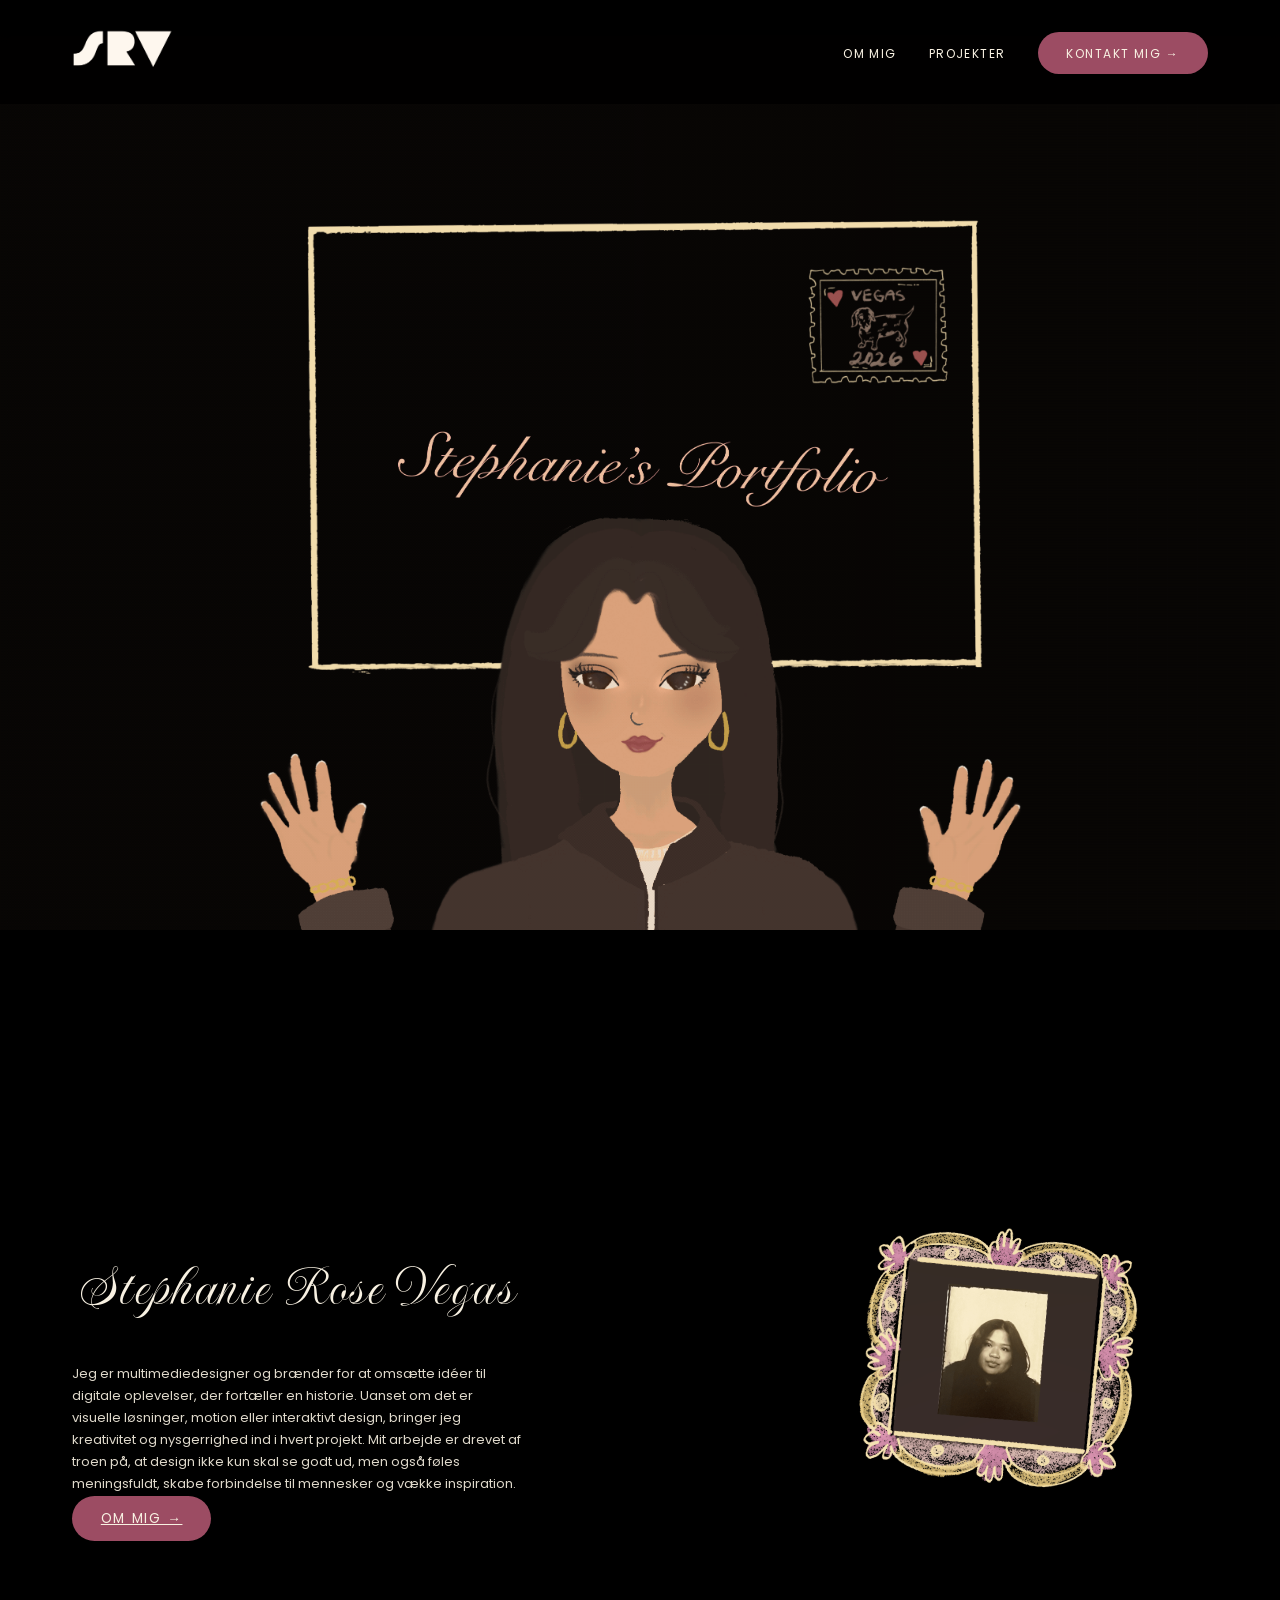
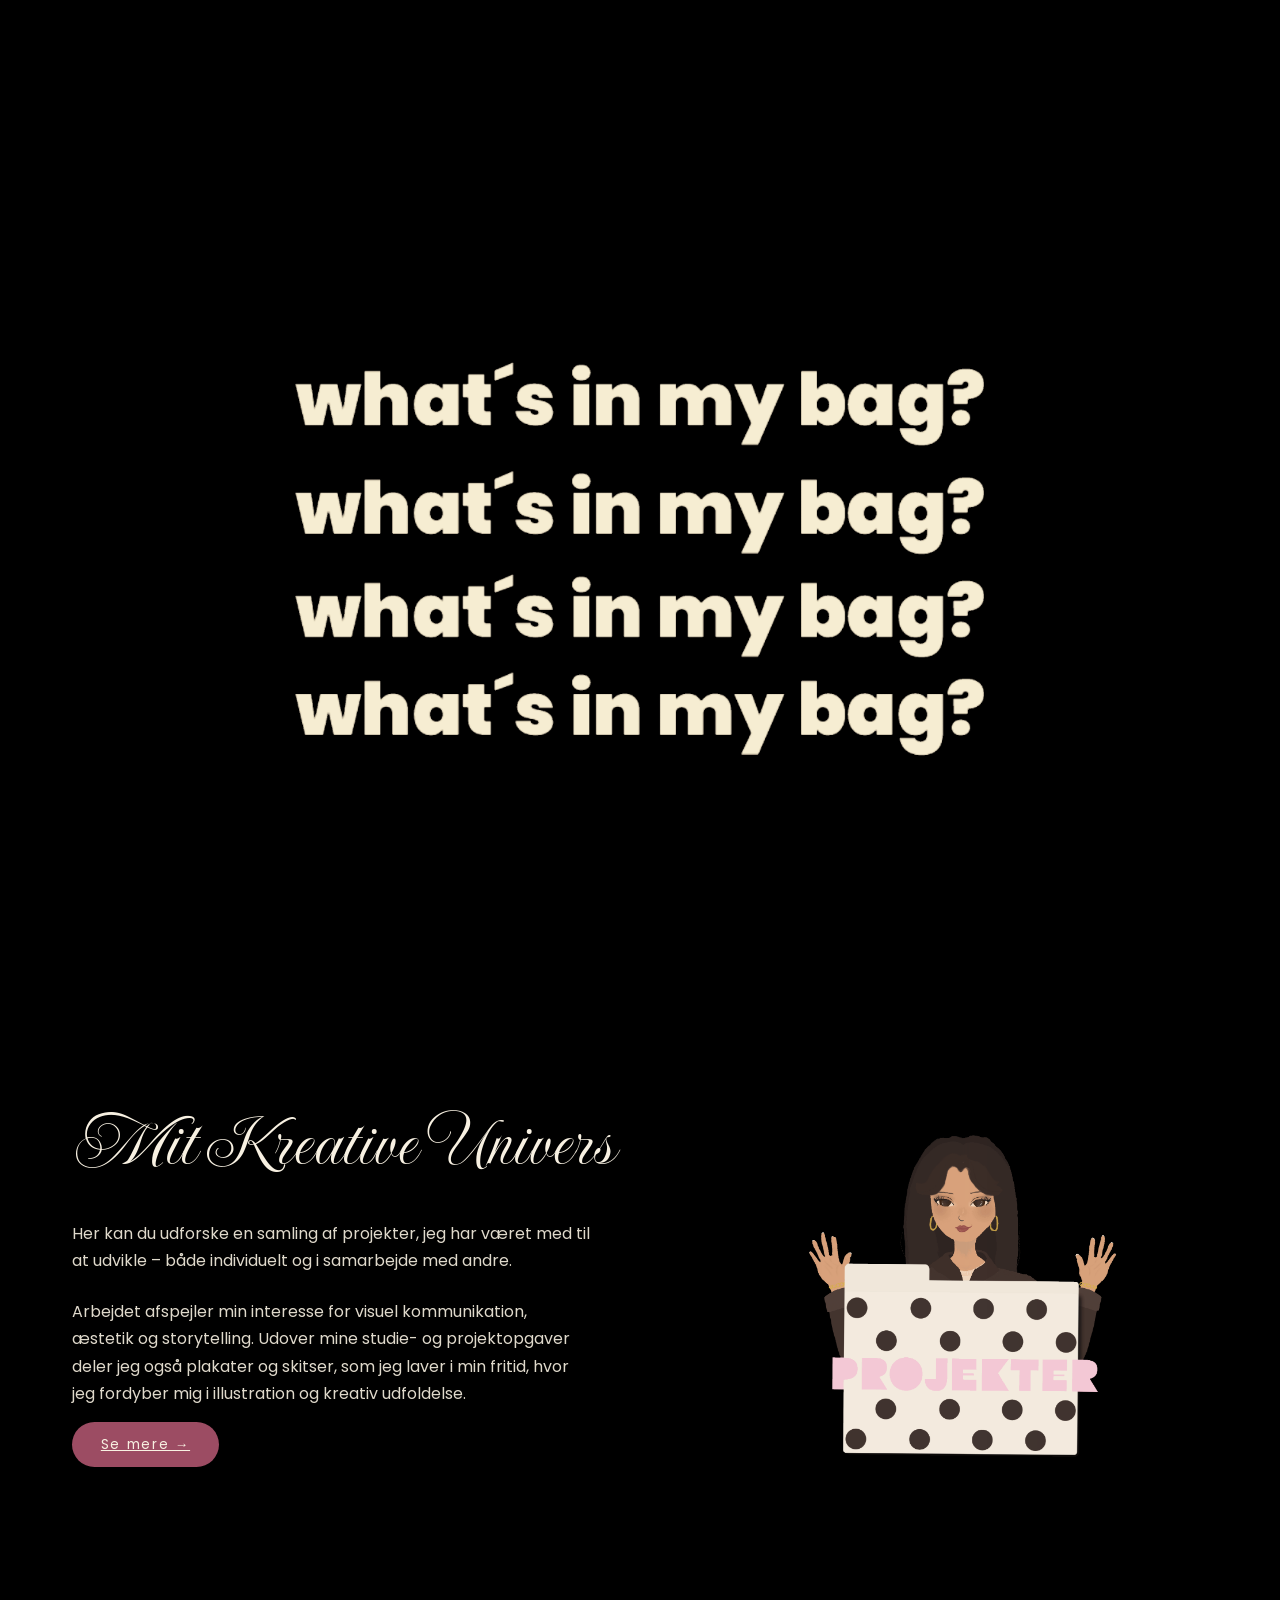
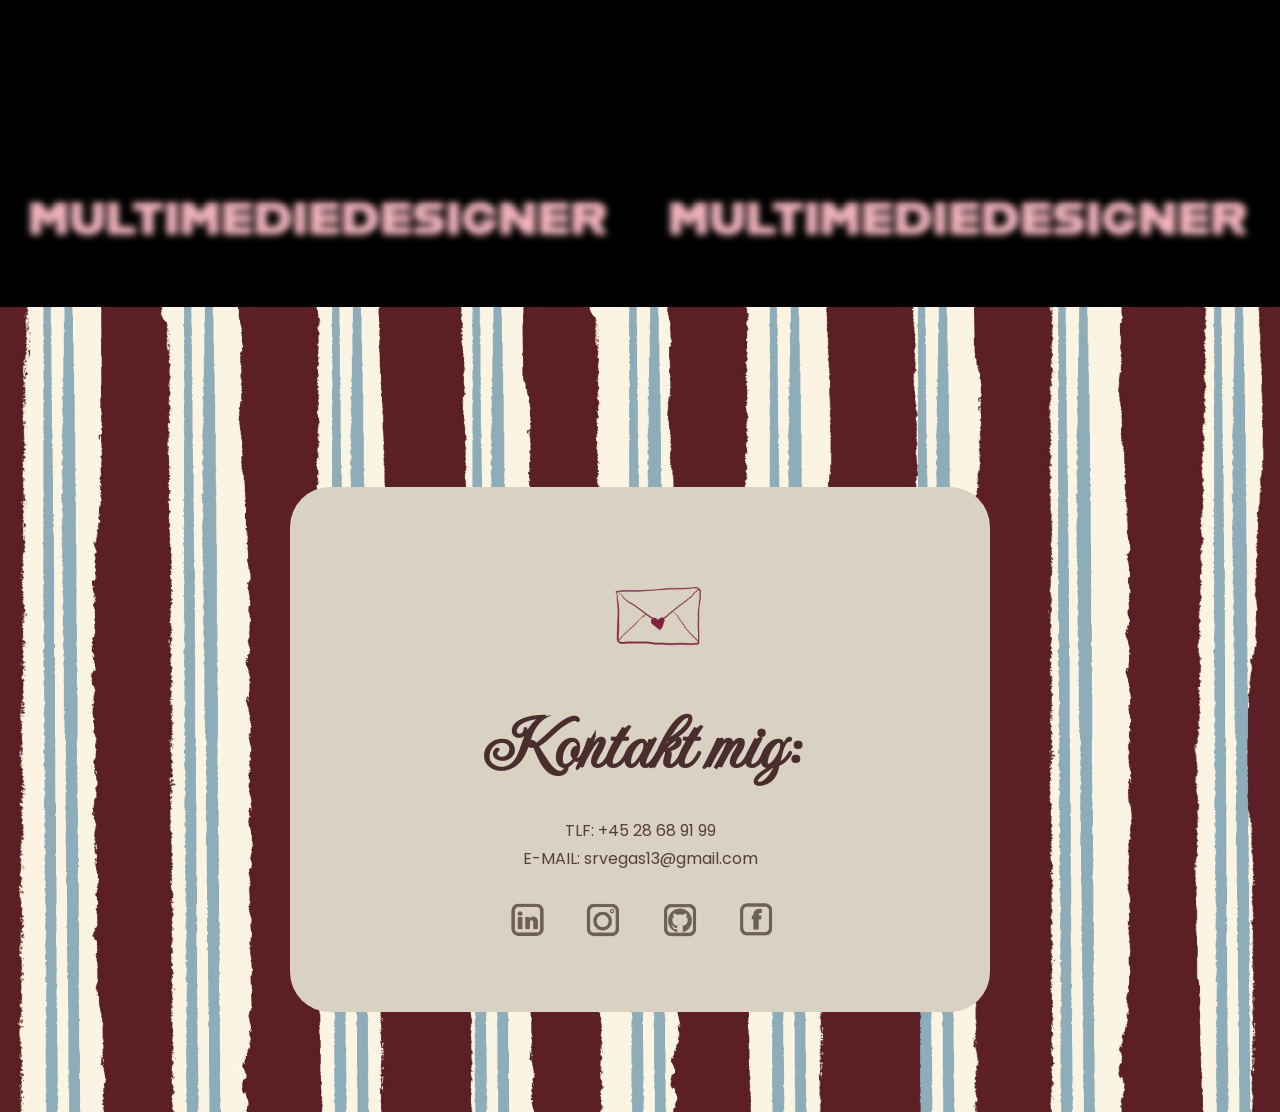
==== index.html @ a8562c63 "21.commit?" ====
<!DOCTYPE html>
<html lang="en">
<head>
    <meta charset="UTF-8">
    <title>STEPH´S PORTFOLIO</title>

    <link rel="stylesheet" href="styles.css">

    <link rel="preconnect" href="https://fonts.googleapis.com">
    <link rel="preconnect" href="https://fonts.gstatic.com" crossorigin>

    <link href="https://fonts.googleapis.com/css2?family=Imperial+Script&family=Poppins:wght@300;400;500;600&display=swap" rel="stylesheet">


</head>
<body>



<header class="hero">

    <nav class="navbar">
        <div class="nav-inner">

            <div class="nav-logo">
                <a href="index.html">
                    <img src="images/srvlogo.png" alt="SRV logo">
                </a>
            </div>

            <!-- 🍔 BURGER -->
            <button class="burger" aria-label="Menu">
                <span></span>
                <span></span>
                <span></span>
            </button>

            <ul class="nav-links">

                <li><a href="ommig.html">OM MIG</a></li>
                <li><a href="projekter.html">PROJEKTER</a></li>


                <li><a href="#kontakt" class="btn">Kontakt mig →</a></li>
            </ul>

        </div>
    </nav>

    <div class="hero-art">


        <img src="images/Stephanie's_Portfolio_hero.gif" alt="hero gif billede"/>
    </div>
</header>

























<section class="about">
    <div class="about-text fade-in">
        <h1 class="name">Stephanie Rose Vegas</h1>

        <p>
            Jeg er multimediedesigner og brænder for at omsætte idéer til digitale oplevelser, der fortæller en historie. Uanset om det er visuelle løsninger, motion eller interaktivt design, bringer jeg kreativitet og nysgerrighed ind i hvert projekt. Mit arbejde er drevet af troen på, at design ikke kun skal se godt ud, men også føles meningsfuldt, skabe forbindelse til mennesker og vække inspiration.
        </p>

        <a href="ommig.html" class="btn"> OM MIG →</a>
    </div>

    <div class="about-image fade-in">
        <img src="images/migframe.gif" alt="Portræt"/>
    </div>
</section>




<div class="bag">


    <img src="images/bag2.gif" alt="whats in my bag gif"/>

</div>




<section class="creative">

    <div class="creative-text fade-in">
        <h2 class="script-title">Mit Kreative Univers</h2>

        <p>
            Her kan du udforske en samling af projekter, jeg har været med til at udvikle –
            både individuelt og i samarbejde med andre.
        </p>

        <p>
            Arbejdet afspejler min interesse for visuel kommunikation, æstetik og storytelling.
            Udover mine studie- og projektopgaver deler jeg også plakater og skitser, som jeg
            laver i min fritid, hvor jeg fordyber mig i illustration og kreativ udfoldelse.
        </p>

        <a href="projekter.html" class="btn">Se mere →</a>
    </div>

    <div class="creative-card fade-in">

        <img src="images/mappegif.gif" alt="Projekter mappe" class="folder-img"/>
    </div>

</section>










<section class="pink-banner">
    <div class="banner-track">
        <img src="images/pinkbanner.png" alt="pink banner">
        <img src="images/pinkbanner.png" alt="pink banner">
        <img src="images/pinkbanner.png" alt="pink banner">
        <img src="images/pinkbanner.png" alt="pink banner">
        <img src="images/pinkbanner.png" alt="pink banner">
        <img src="images/pinkbanner.png" alt="pink banner">
    </div>
</section>





<footer id="kontakt" class="footer-contact-section">

    <div class="footer-card">

        <img src="images/envelope.png" alt="mail icon" class="mail-icon">

        <h2>Kontakt mig:</h2>

        <p>
            TLF:
            <a href="tel:+4528689199">+45 28 68 91 99</a>
        </p>

        <p>
            E-MAIL:
            <a href="mailto:srvegas13@gmail.com">srvegas13@gmail.com</a>
        </p>

        <div class="socials">
            <a href="https://www.linkedin.com/in/stephanie-rose-vegas-77a5063b0/" target="_blank">
                <img src="images/linkedin.png" alt="linkedin">
            </a>

            <a href="https://www.instagram.com/_stephanievegas/" target="_blank">
                <img src="images/instagram.png" alt="instagram">
            </a>
            </a>

            <a href="https://github.com/stephanievegas" target="_blank">
                <img src="images/github.png" alt="github">
            </a>

            <a href="https://www.facebook.com/stephanie.vegas.58/" target="_blank">
                <img src="images/facebook.png" alt="facebook">
            </a>
        </div>

    </div>

</footer>













<script src="app.js"></script>
</body>
</html>
---- styles.css ----
/* RESET */
* {
    margin: 0;
    padding: 0;
    box-sizing: border-box;
}

/* BASE */
body {
    background: black;
    font-family: sans-serif;
    position:relative;
    z-index:1;
}

/* HERO */
.hero {
    position: relative;
    min-height: 100vh;
    background: black;

    z-index: 2;

}


/* NAVBAR */
.navbar {
    position: fixed;
    top: 0;
    left: 0;
    width: 100%;

    background: rgba(0,0,0,0.85);
    backdrop-filter: blur(6px);

    z-index: 1000;
}

.nav-inner {
    max-width: 1200px;
    margin: 0 auto;

    display: flex;
    align-items: center;
    justify-content: space-between;

    padding: 1.5rem 2rem;
}

/* LOGO */
.nav-logo img {
    height: 56px;
    display: block;
}

/* LINKS */
.nav-links {
    display: flex;
    align-items: center;
    gap: 2rem;

    list-style: none;
}

.nav-links a {
    color: #F8F1E2;
    text-decoration: none;
    font-size: 0.75rem;
    letter-spacing: 0.12em;
    text-transform: uppercase;
}

/* BURGER */
.burger {
    display: none;
    background: none;
    border: none;
    cursor: pointer;

    flex-direction: column;
    gap: 5px;
}

.burger span {
    width: 24px;
    height: 2px;
    background: #F8F1E2;
    display: block;
}

/* pink banner */
.pink-banner {
    overflow: hidden;
    width: 100%;
}

.banner-track {
    display: flex;              /* 🔥 MEGET vigtig */
    animation: scroll 10s linear infinite;
}

.banner-track img {
    width: 50vw;
    flex-shrink: 0;             /* 🔥 stopper dem fra at kollapse */
}

/* animation */
@keyframes scroll {
    from {
        transform: translateX(0);
    }
    to {
        transform: translateX(-50%);
    }
}










/* BUTTON */
.btn {
    background: #9c4c63;
    padding: 0.6rem 1.4rem;
    border-radius: 999px;
    color: #F8F1E2;
}

/* HERO IMAGE */
.hero-art {
    position: absolute;
    inset: 0;
    z-index: 1;
}

.hero-art img {
    width: 100%;
    height: 100%;
    object-fit: cover;
    margin-top: 30px;
}


/* KNAPPER */
.btn {
    background: #9c4c63;
    padding: 0.6rem 1.4rem;
    border-radius: 999px;
    transition:
            background 0.25s ease,
            transform 0.25s ease;
}

.btn:hover {
    background: #b8647a;
    transform: translateY(-2px);
}




.scroll-banner{
    width:100%;
    overflow:hidden;
    background:#9c4c63;   /* din farve */
    color:#F8F1E2;
    padding:12px 0;
}

.scroll-text{
    display:flex;
    gap:60px;
    white-space:nowrap;
    animation:scroll 20s linear infinite;
    font-family:'Poppins', sans-serif;
    font-size:14px;
    letter-spacing:2px;
}

.scroll-text span{
    display:flex;
    align-items:center;
}



















/* ABOUT SECTION */
.about {

    min-height: 100vh;
    padding: 6rem 2rem;

    display: grid;
    grid-template-columns: 1.2fr 0.8fr;
    gap: 4rem;
    align-items: center;

    max-width: 1200px;
    margin: 0 auto;
    color: #F8F1E2;

}

/* TYPOGRAFI */
.name {
    font-family: 'Imperial Script', cursive;
    font-size: clamp(3.5rem, 8vw, 6.5rem);
    font-weight: 400;
    margin-bottom: 2rem;
    letter-spacing: 0.03em;
}

.script {
    font-family: 'Imperial Script', cursive;
    font-size: 2.5rem;
    margin-bottom: 1rem;
}

p {
    max-width: 460px;
    line-height: 1.8;
    opacity: 0.9;
}

.about p {
    max-width: 520px;
    line-height: 1.7;
    margin-bottom: 2rem;
}

/* BUTTON */
.btn {
    background: #9c4c63;
    padding: 0.8rem 1.8rem;
    border-radius: 999px;
    font-size: 0.85rem;
    letter-spacing: 0.12em;
    transition: all 0.3s ease;
}

.btn:hover {
    background: #b35a73;
    transform: translateY(-4px);
}

/* IMAGE */
.about-image {
    display: flex;
    justify-content: center;
}

.about-image img {
    max-width: 360px;
    transform: rotate(-4deg);
    transition: transform 0.3s ease, box-shadow 0.3s ease;
}

.about-image img:hover {
    transform: rotate(-2deg) scale(1.03);
    box-shadow: 0 20px 50px rgba(0,0,0,0.4);
}

/* FADE-IN */
.fade-in {
    opacity: 0;
    transform: translateY(20px);
    animation: fadeIn 0.8s ease forwards;
}







/* what´s in my bag */
.bag{
    display:flex;
    justify-content:center;
}

.bag img{
    width:100%;
    max-width:900px;
    height:auto;
}











.nametag{
  display:flex;
  justify-content:center;
}

.nametag img{

  width: 700px;
    margin-top: 50px;

  }





/* CREATIVE SECTION */
.creative {
    min-height: 100vh;
    padding: 8rem 2rem;

    display: grid;
    grid-template-columns: 1.1fr 0.9fr;
    gap: 4rem;
    align-items: center;

    max-width: 1200px;
    margin: 0 auto;

    color: #F8F1E2;
}

/* SCRIPT TITLE */
.script-title {
    font-family: 'Imperial Script', cursive;
    font-size: clamp(3rem, 6vw, 5rem);
    font-weight: 400;
    margin-bottom: 2rem;
}

/* TEXT */
.creative-text p {
    max-width: 520px;
    line-height: 1.7;
    margin-bottom: 1.5rem;
    opacity: 0.9;
}




.creative-card {
    display: flex;
    justify-content: center;

}

.folder-img {
    width: 900px;
    max-width: 420px;
    height: auto;

    transition: transform 0.3s ease, filter 0.3s ease;
    cursor: pointer;

}

/* lille hover effekt */
.folder-img:hover {
    transform: translateY(-8px);
    filter: brightness(1.05);
}





/* OM MIG SIDE */
body {
    background: black;
    color: #F8F1E2;
    font-family: 'Poppins', sans-serif;
}

/* TITLE */
.name {
    text-align: center;
    font-family: 'Imperial Script', cursive;
    font-size: 60px;
    margin: 80px 0 40px;
}

/* GRID */
.about-grid {
    display: grid;
    grid-template-columns: 1fr 1fr;
    max-width: 1100px;
    margin: 0 auto;
    align-items: center;
}

/* TEXT */
.about-text {
    max-width: 450px;
}

.about-text h3 {
    margin-top: 20px;
    margin-bottom: 1px;
    font-size: 14px;
    letter-spacing: 2px;
}

.about-text p {
    font-size: 13px;
    line-height: 1.7;
    margin-bottom: 10px;
}

/* NAMETAG */
.nametag {
    display: flex;
    justify-content: center;
}

.nametag img {
    width: 100%;
    max-width: 650px;
    transform: rotate(15deg);
}

.nametag img {
    width: 100%;
    max-width: 650px;

    transform-origin: top center;
    animation: swing 4s ease-in-out infinite;
}

@keyframes swing {
    0%   { transform: rotate(15deg); }
    50%  { transform: rotate(8deg); }
    100% { transform: rotate(15deg); }
}


/* BUND GRID */
.bottom-grid {
    display: flex;
    justify-content: center;
    gap: 80px;
    margin-top: 80px;
    margin-bottom: 40px;
    text-align: center;
}

.bottom-grid h3 {

    font-size: 13px;
    letter-spacing: 3px;
    margin-bottom: 15px;
    opacity: 0.8;
}

.bottom-grid p {
    font-size: 15px;
    line-height: 1.8;
}




.skills-banner {
    overflow: hidden;
    width: 100%;
    padding: 30px 0;
}

.skills-track {
    display: flex;
    gap: 40px;

    width: max-content;
    animation: scroll 15s linear infinite;
}

.skills-track img {
    width: 50px;
    opacity: 0.8;
    transition: 0.3s;
}

.skills-track img:hover {
    transform: scale(1.2);
    opacity: 1;
}

/* animation */
@keyframes scroll {
    from {
        transform: translateX(0);
    }
    to {
        transform: translateX(-50%);
    }
}













/* PROJEKT SIDE */









































/* FOOTER BAGGRUND */
.footer-contact-section {
    background: url("images/striber.png") center/cover no-repeat;

    display: flex;
    justify-content: center;

    align-items: flex-start; /* 🔥 i stedet for center */

    padding-top: 180px; /* 🔥 skubber den ned fra navbar */
    padding-bottom: 100px;
}

/* CARD */
.footer-card {
    background: #d9d1c2;
    border-radius: 40px;

    padding: 4rem 3rem;

    width: 90%;
    max-width: 700px;

    text-align: center;
}

.footer-card a {
    color: inherit;
    text-decoration: none;
}

.footer-card a:hover {
    text-decoration: underline;
}

/* IKON */
.mail-icon {
    width: 200px;

}

/* TITLE */
.footer-card h2 {
    font-family: 'Imperial Script', cursive;
    font-size: 5rem;
    color: #4a2e2e;
    margin-bottom: 1.5rem;
}

/* TEXT */
.footer-card p {
    max-width: none;
    text-align: center;
    color: #4a2e2e;
}

/* SOCIALS */
.socials {
    margin-top: 1.5rem;
}

.socials img {
    width: 60px;
    margin: 0 6px;
    opacity: 0.7;
    transition: 0.3s;
}

.socials img:hover {
    opacity: 1;
    transform: scale(1.1);
}



























@keyframes fadeIn {
    to {
        opacity: 1;
        transform: translateY(0);
    }


}






/* 📱 MOBIL */
@media (max-width: 970px) {

    .nav-inner {
        flex-direction: column;
        gap: 1rem;
    }

    .nav-links {
        flex-wrap: wrap;
        justify-content: center;
        gap: 1rem;
    }

    .burger {
        display: flex;
    }

    .nav-links {
        position: absolute;
        top: 100%;
        left: 0;
        width: 100%;
        background: #8f3d56;

        flex-direction: column;
        align-items: center;
        gap: 1.2rem;

        padding: 1.5rem 0;

        /*  animation  */
        opacity: 0;
        transform: translateY(-10px);
        pointer-events: none;

        transition: opacity 0.3s ease, transform 0.3s ease;
    }

    .nav-links.active {
        display: flex;
        opacity: 1;
        transform: translateY(0);
        pointer-events: auto;
    }


    .about {
        grid-template-columns: 1fr;
        text-align: center;
    }

    .about p {
        margin: 0 auto 2rem;
    }

    .about-image img {
        transform: rotate(0);
    }

    
    
    

    .bag img {
        max-width: 92%;
    }



    .creative {
        grid-template-columns: 1fr;
        text-align: center;
        padding: 5rem 1.5rem;
        gap: 3rem;
    }

    .script-title {
        font-size: clamp(2.8rem, 9vw, 4rem);
        line-height: 1.1;
    }

    .creative-text {
        display: flex;
        flex-direction: column;
        align-items: center;
    }

    .creative-text p {
        max-width: 380px;
        margin: 0 auto 1.5rem;
        line-height: 1.6;
    }

    .folder-img {
        max-width: 260px;
        margin-top: 1rem;
    }

    .btn {
        margin-top: 1rem;
    }


    .grid{
        grid-template-columns: repeat(4, 1fr);
        max-width: 900px;
        margin: 0 auto; /* CENTER! */
    }









    /* om mig */
    .name {
        font-size: 36px;
        text-align: center;
        padding: 0 1rem;
    }

    /* GRID → bliver column */
    .about-grid {
        grid-template-columns: 1fr;
        text-align: center;
        gap: 2rem;
    }

    /* TEXT */
    .about-text {
        max-width: 100%;
        padding: 0 1.5rem;
    }

    /* NAMETAG */
    .nametag {
        position: static; /* 🔥 vigtigt */
        margin-top: 2rem;
    }

    .nametag img {
        width: 250px;
        transform: rotate(10deg);
    }

    /* BUND GRID */
    .bottom-grid {
        gap: 2rem;
        margin-top: 60px;
    }

    .nametag img {
        width: 250px;
        transform: rotate(10deg);
    }










    .intro-container {
        grid-template-columns: 1fr;
        text-align: center;
    }

    .intro-vertical {
        display: none;
    }

    .intro-text p {
        margin: 0 auto 2rem;
    }

}
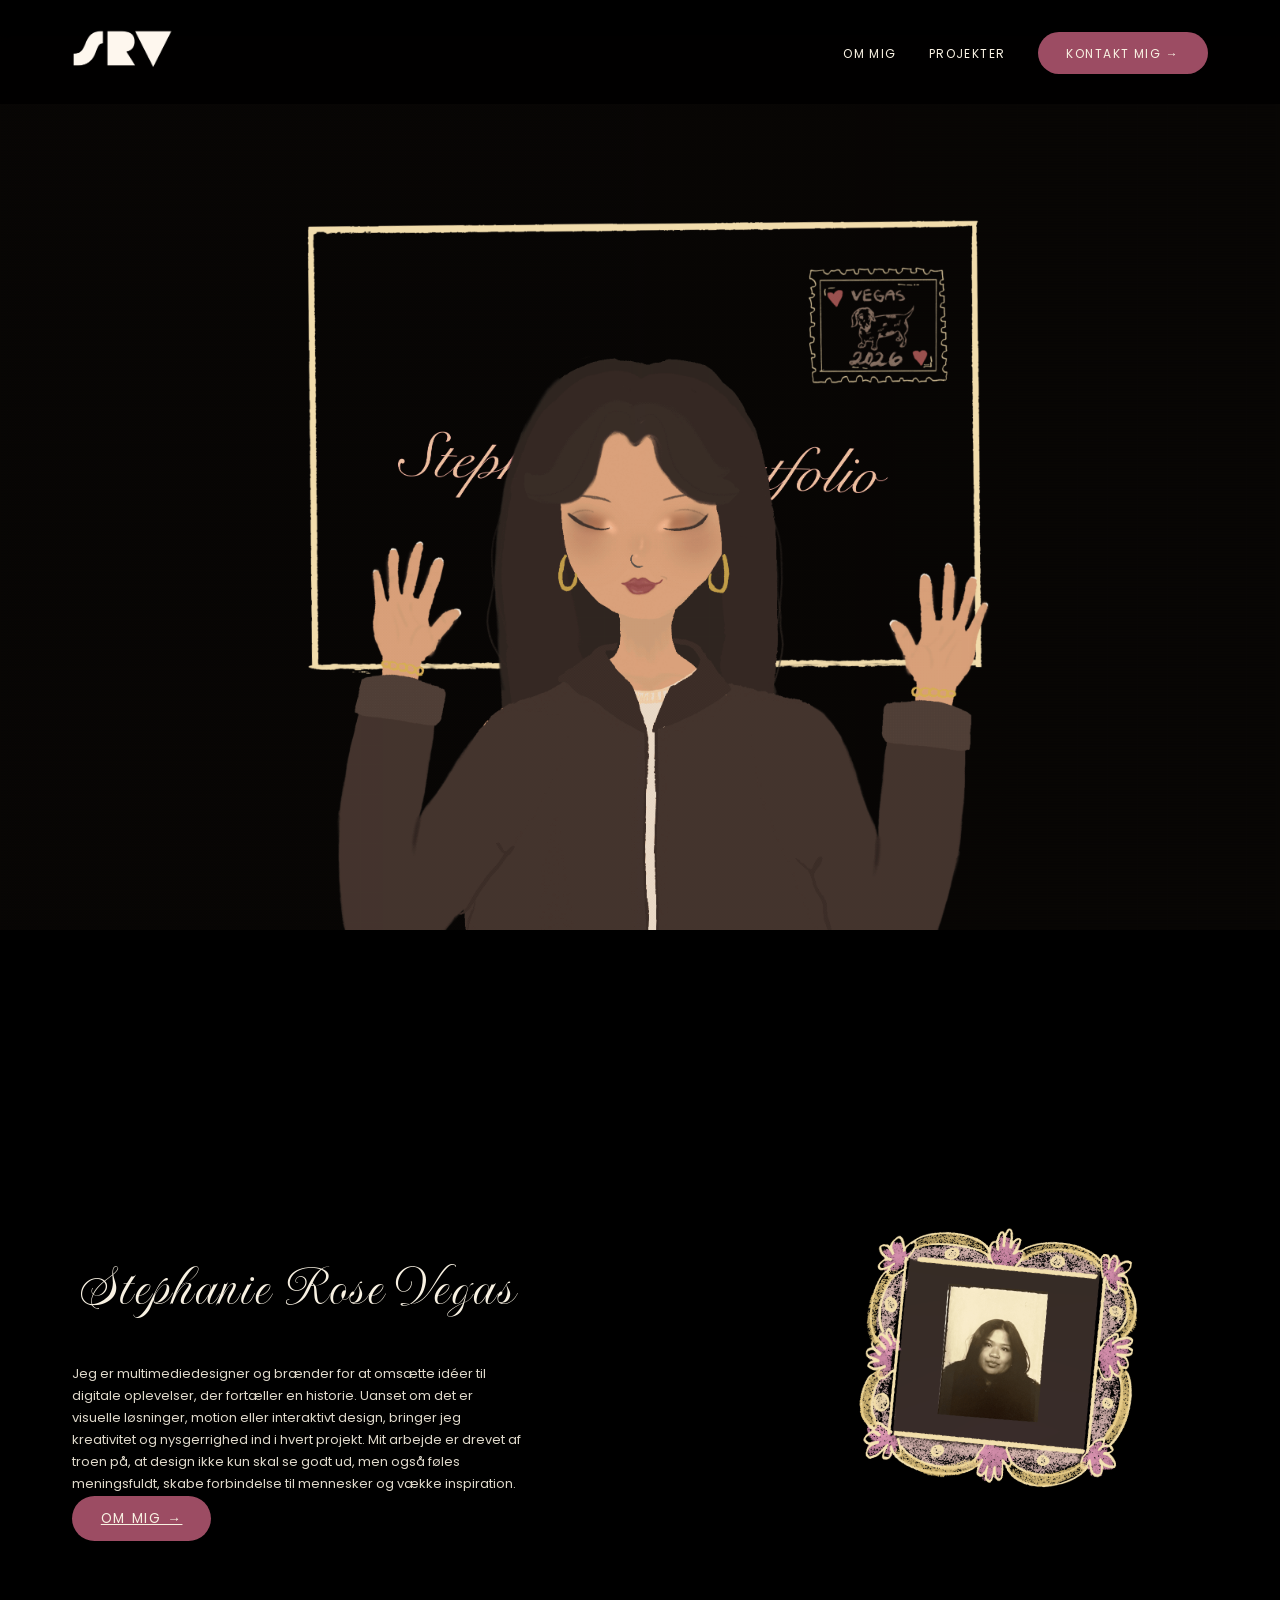
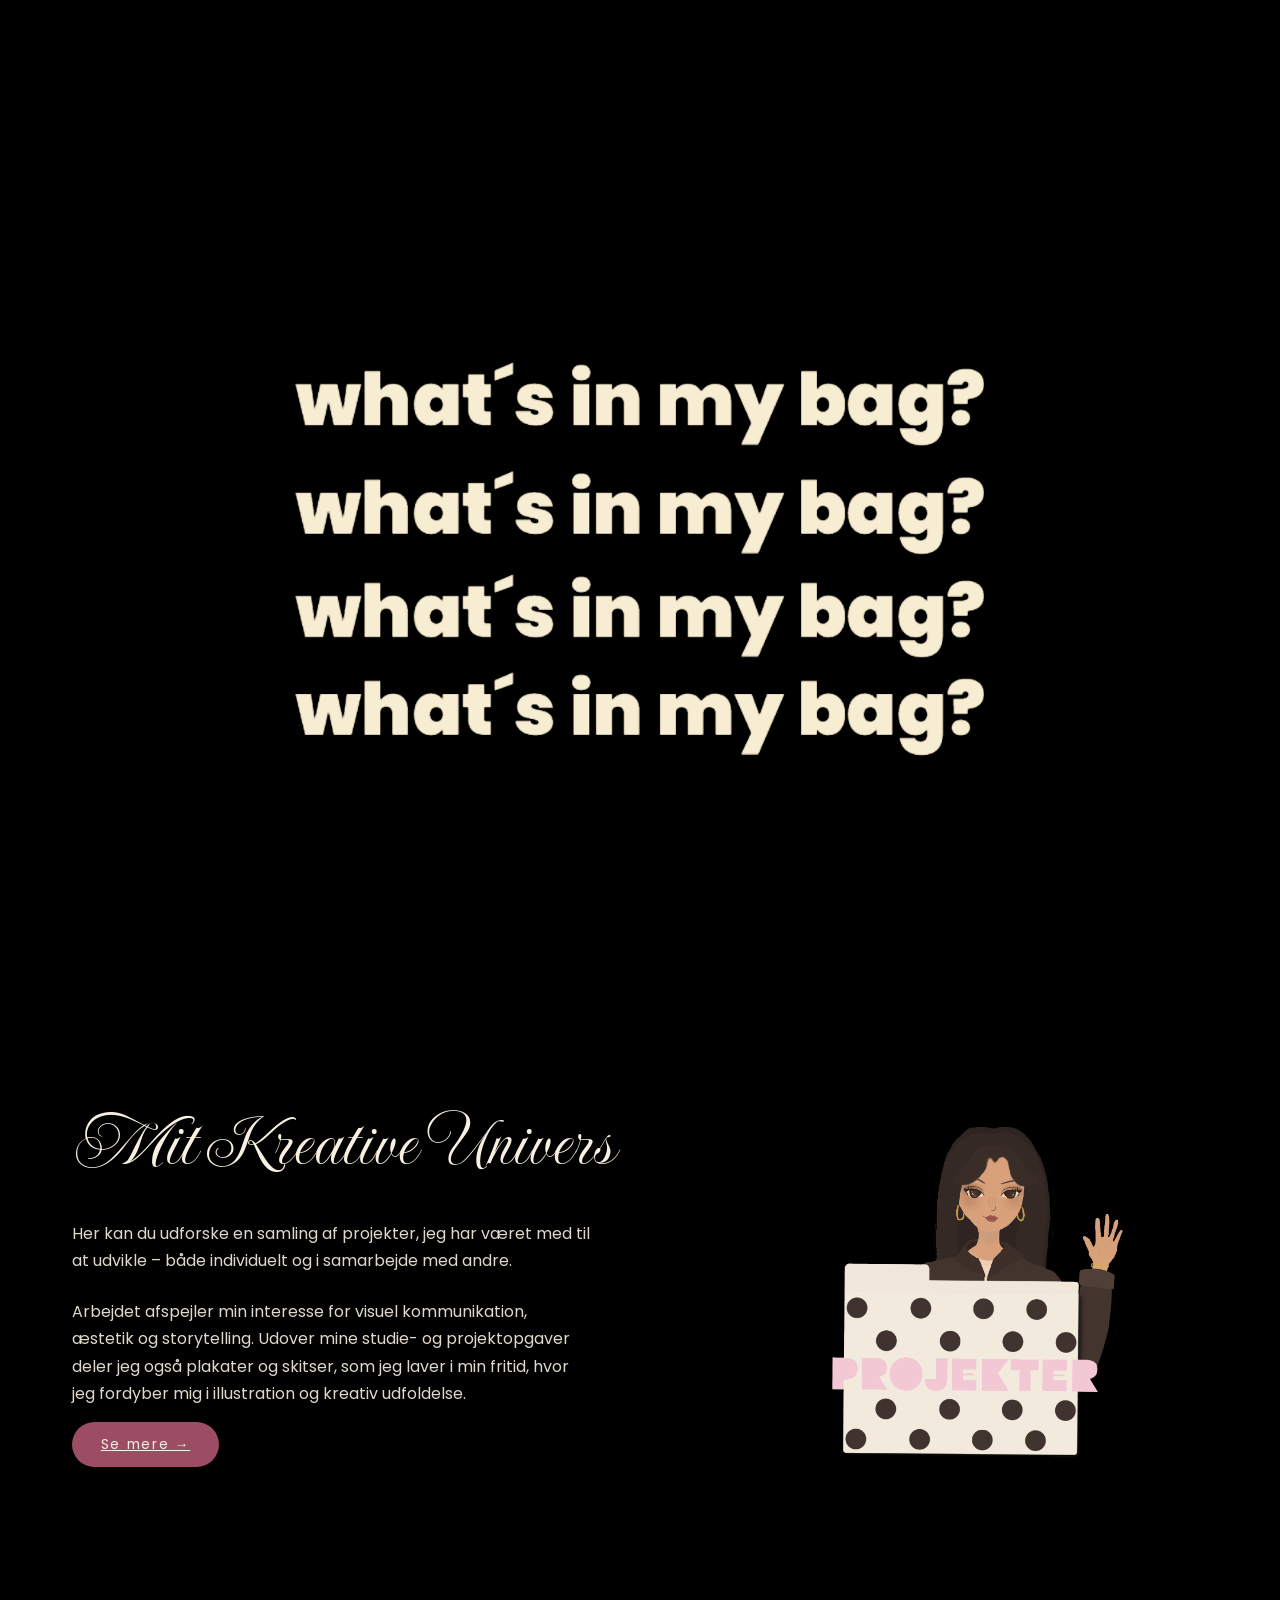
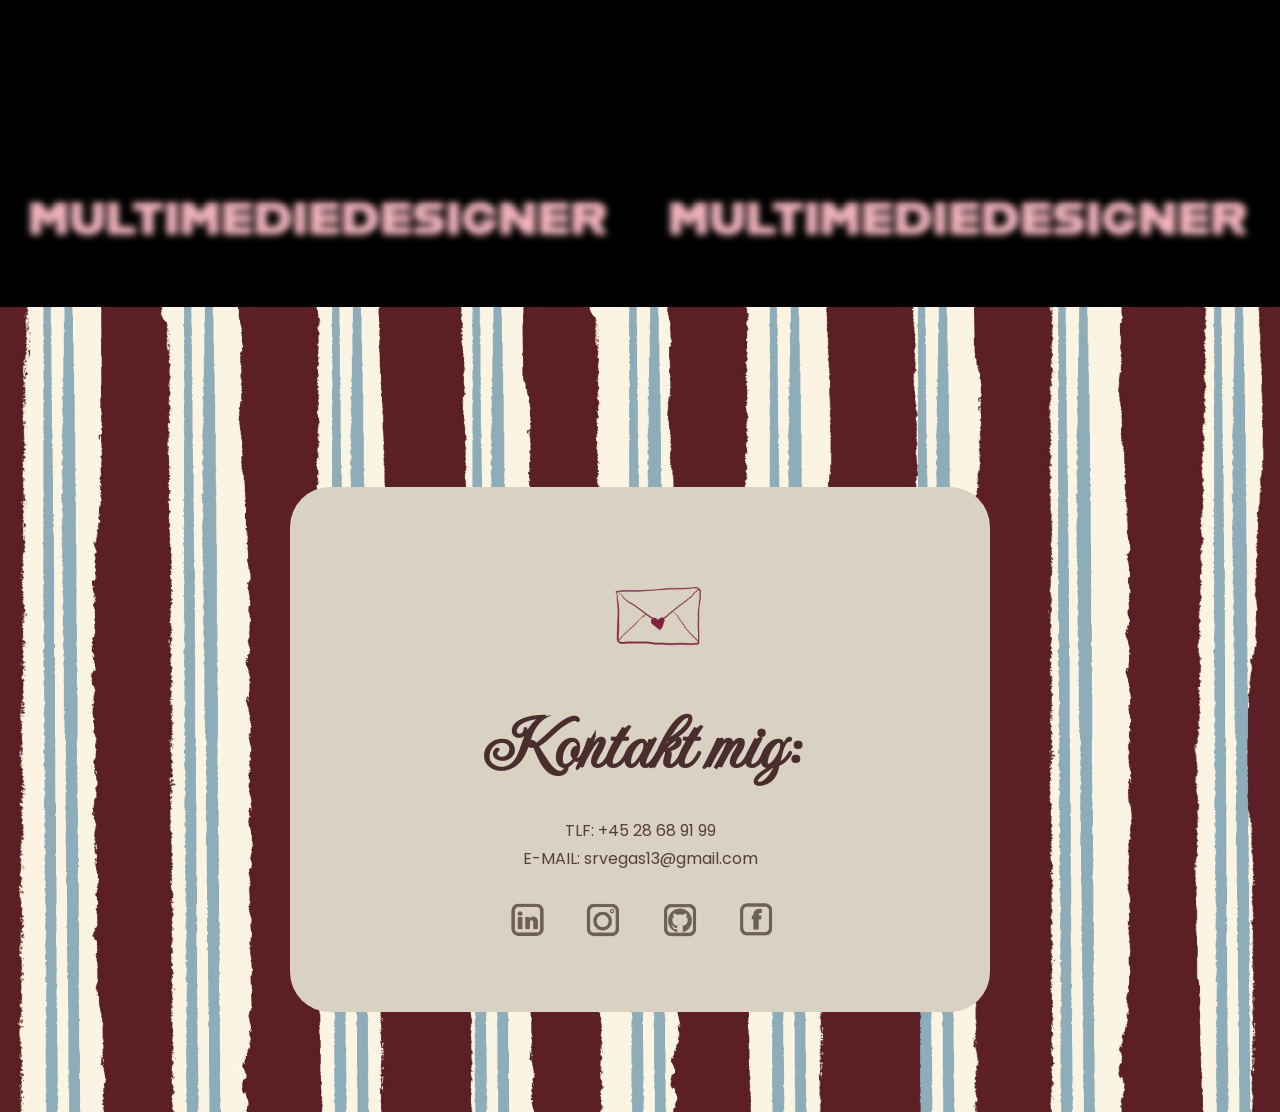
==== commit 1e18ceae: "21.commit?" ====
--- a/index.html
+++ b/index.html
@@ -183,7 +183,6 @@
             <a href="https://www.instagram.com/_stephanievegas/" target="_blank">
                 <img src="images/instagram.png" alt="instagram">
             </a>
-            </a>
 
             <a href="https://github.com/stephanievegas" target="_blank">
                 <img src="images/github.png" alt="github">
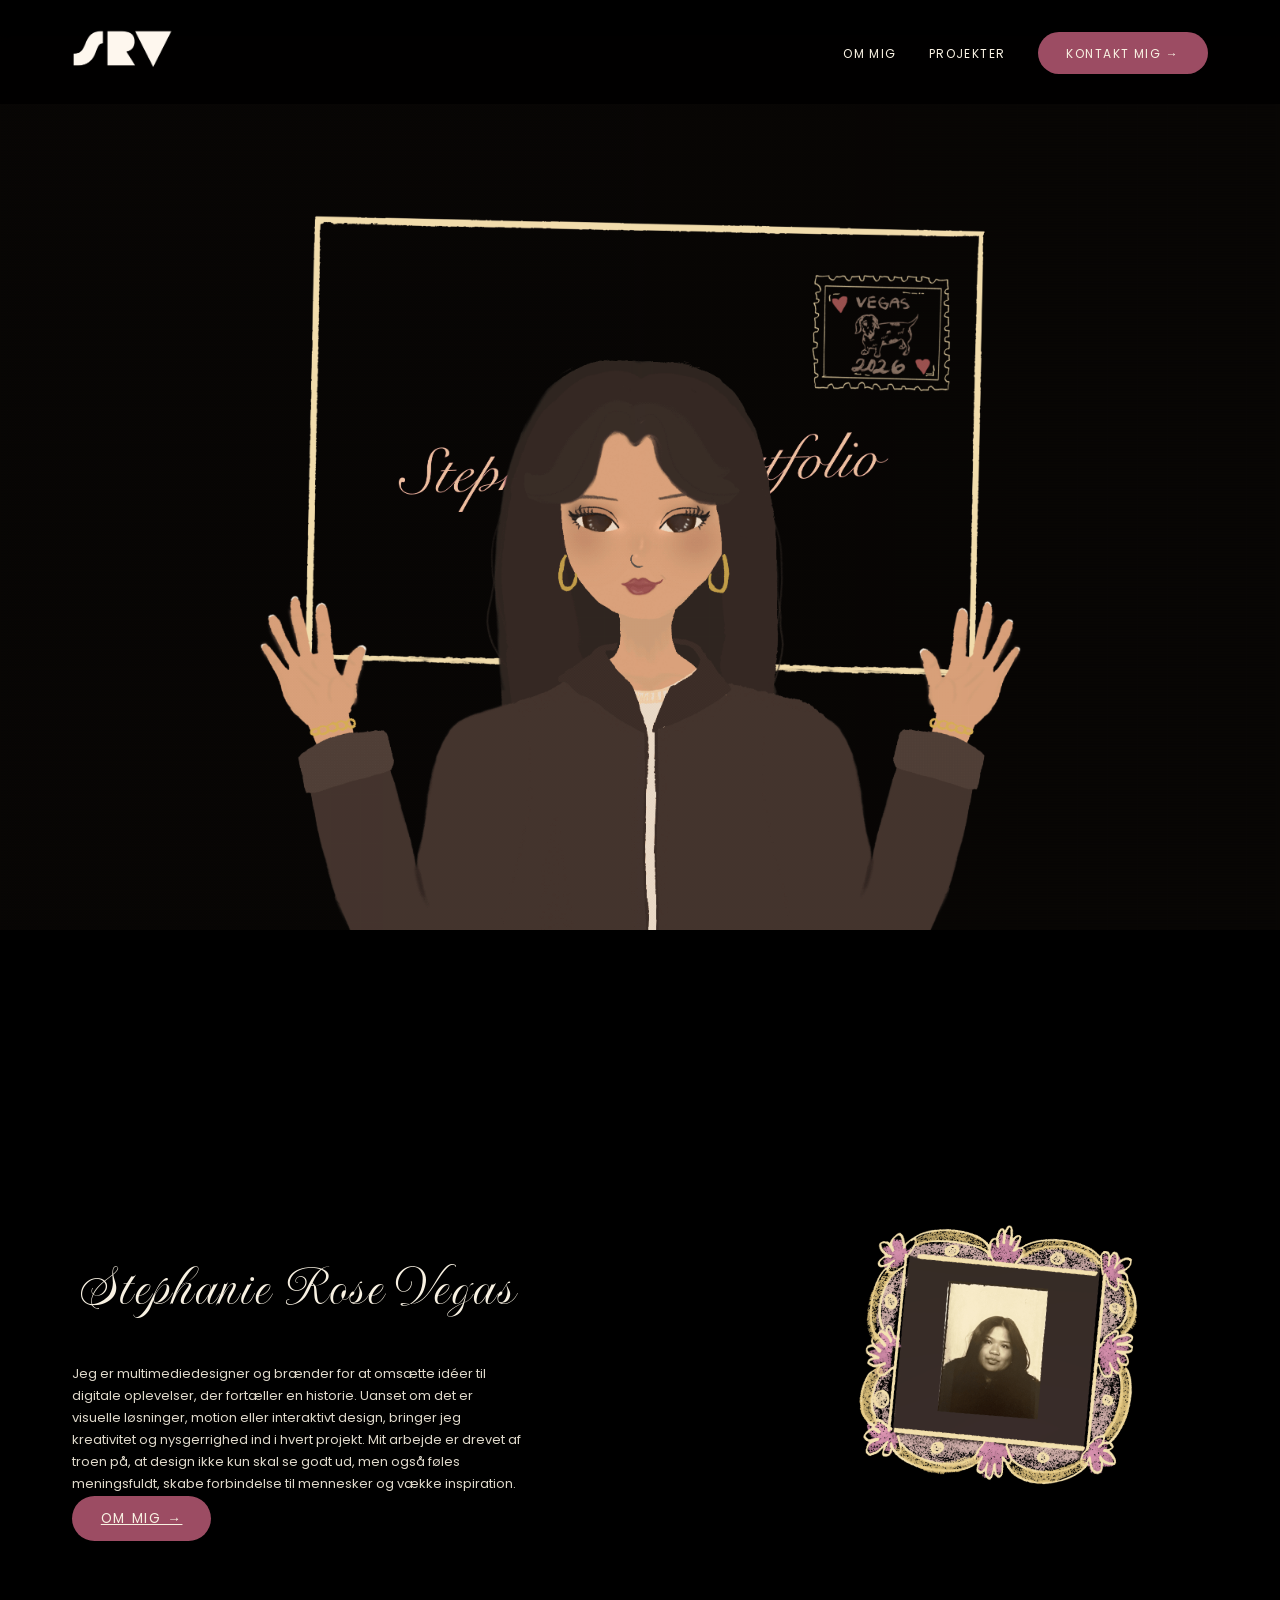
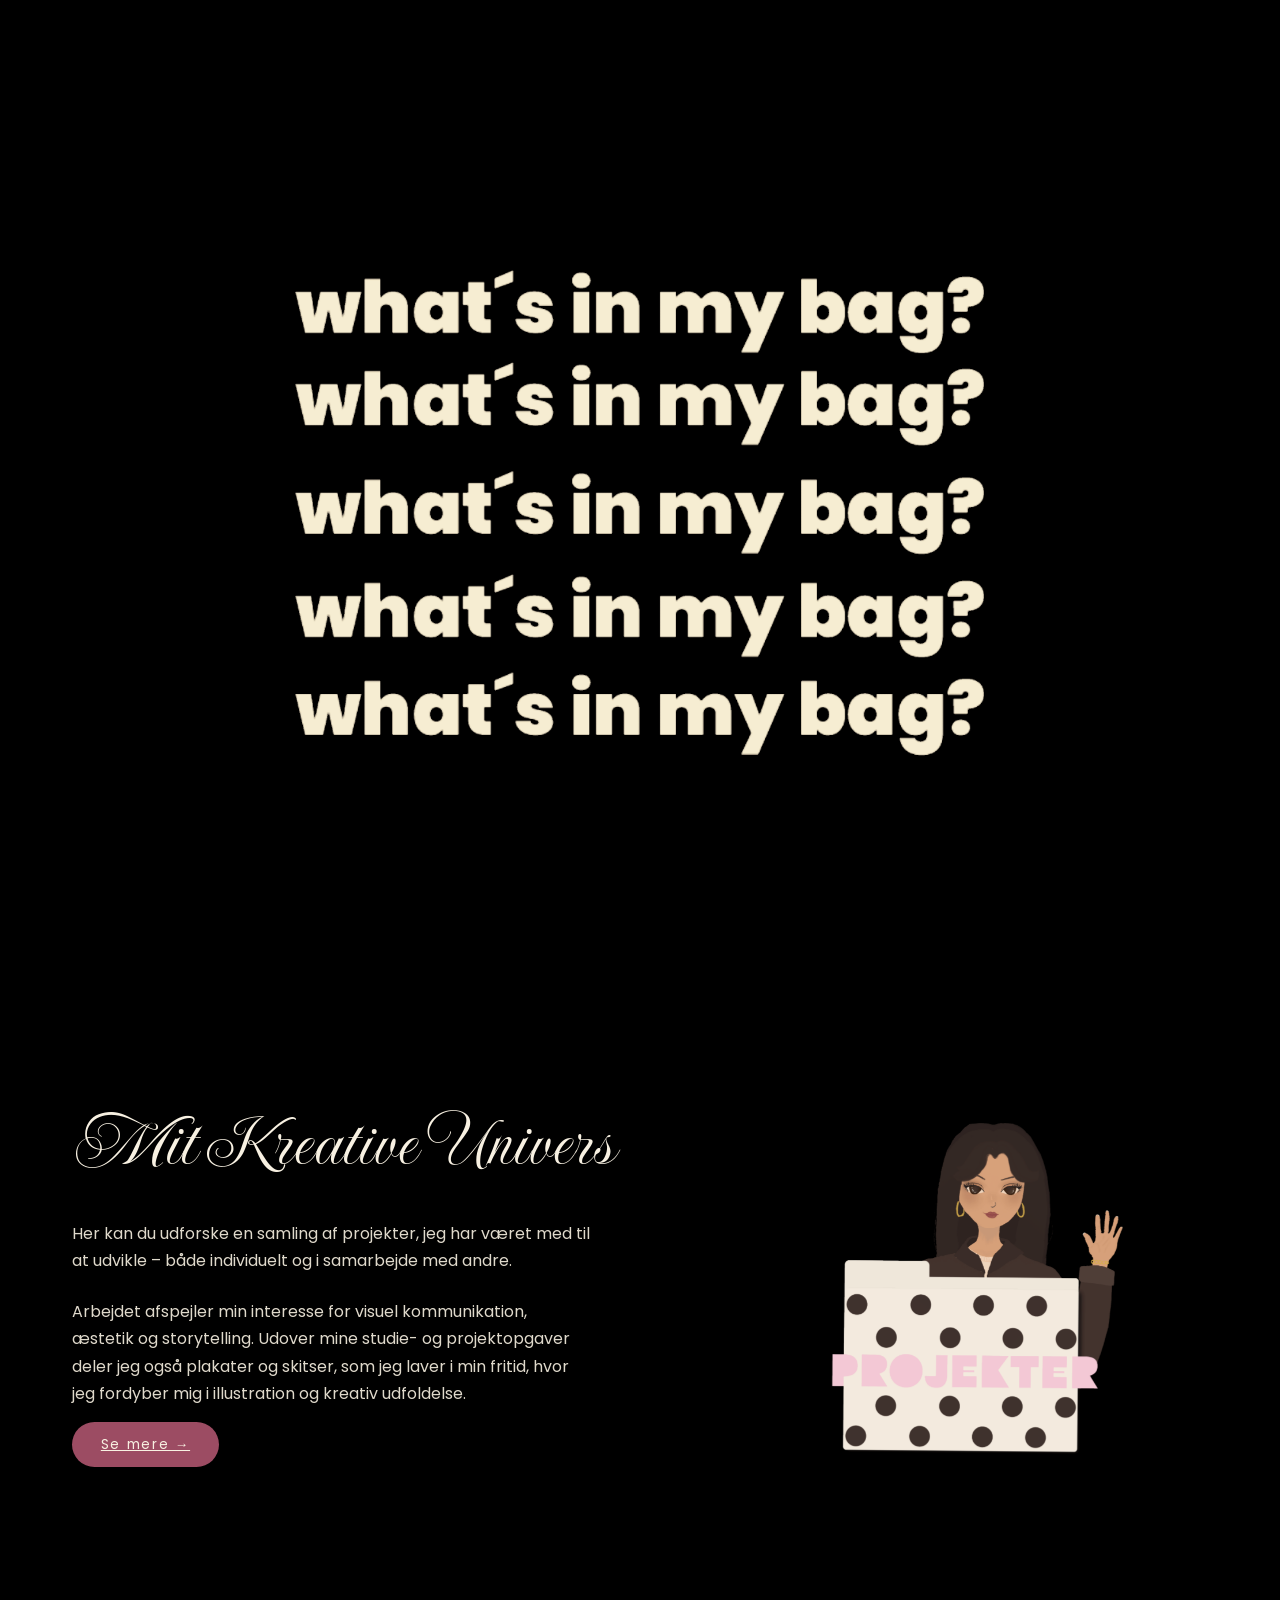
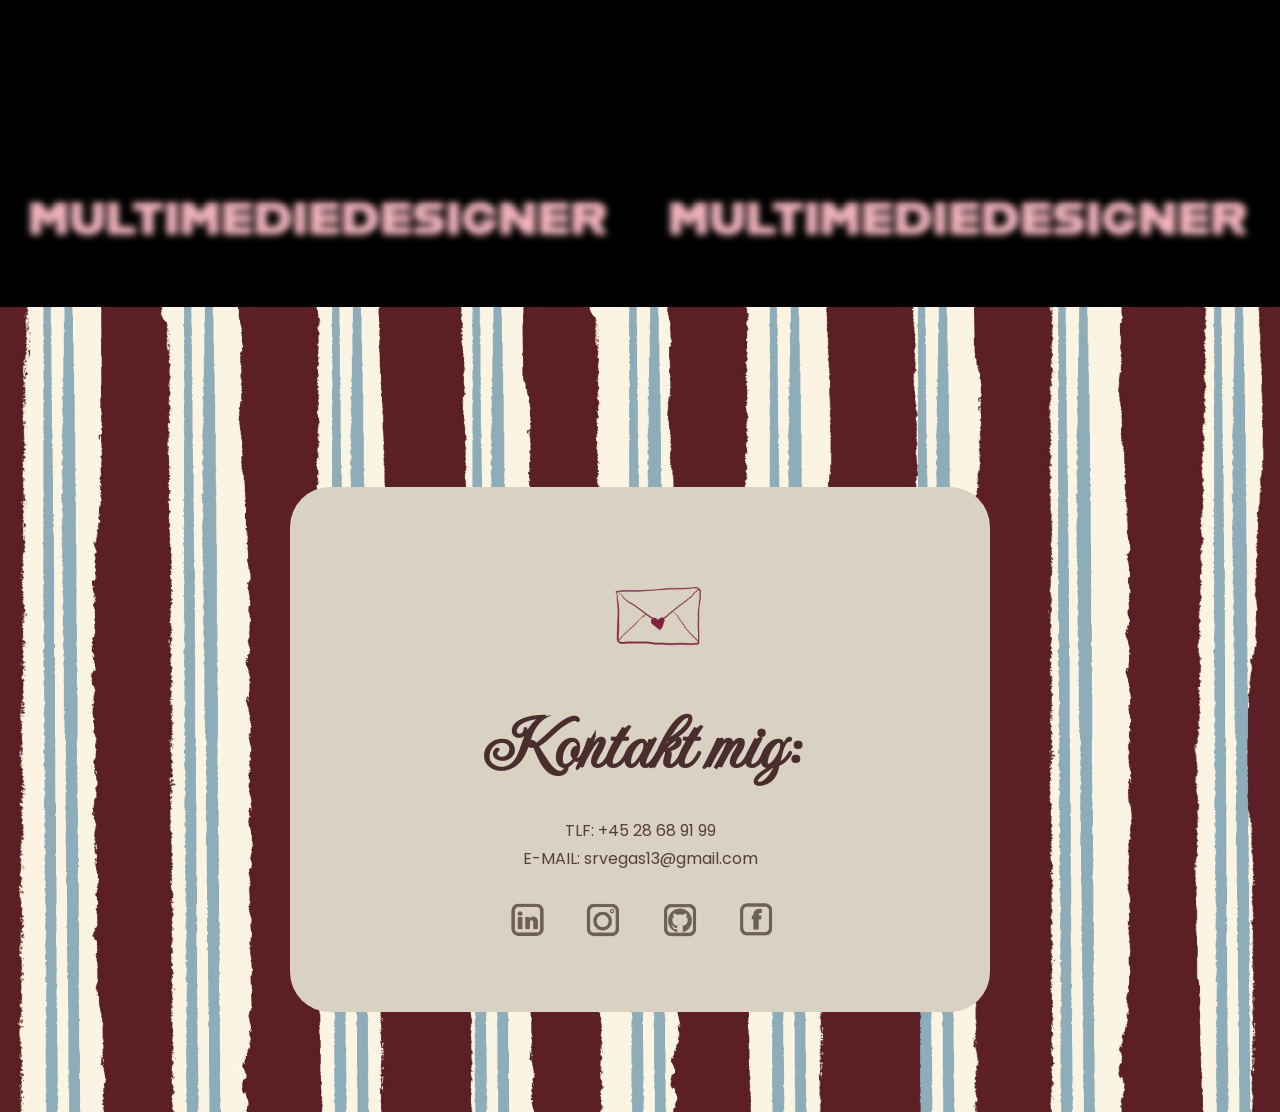
==== commit bdd184aa: "22.commit?" ====
--- a/index.html
+++ b/index.html
@@ -90,7 +90,9 @@
     </div>
 
     <div class="about-image fade-in">
+        <a href="ommig.html">
         <img src="images/migframe.gif" alt="Portræt"/>
+        </a>
     </div>
 </section>
 
@@ -127,8 +129,9 @@
     </div>
 
     <div class="creative-card fade-in">
-
-        <img src="images/mappegif.gif" alt="Projekter mappe" class="folder-img"/>
+        <a href="projekter.html">
+            <img src="images/mappegif.gif" alt="Projekter mappe" class="folder-img"/>
+        </a>
     </div>
 
 </section>
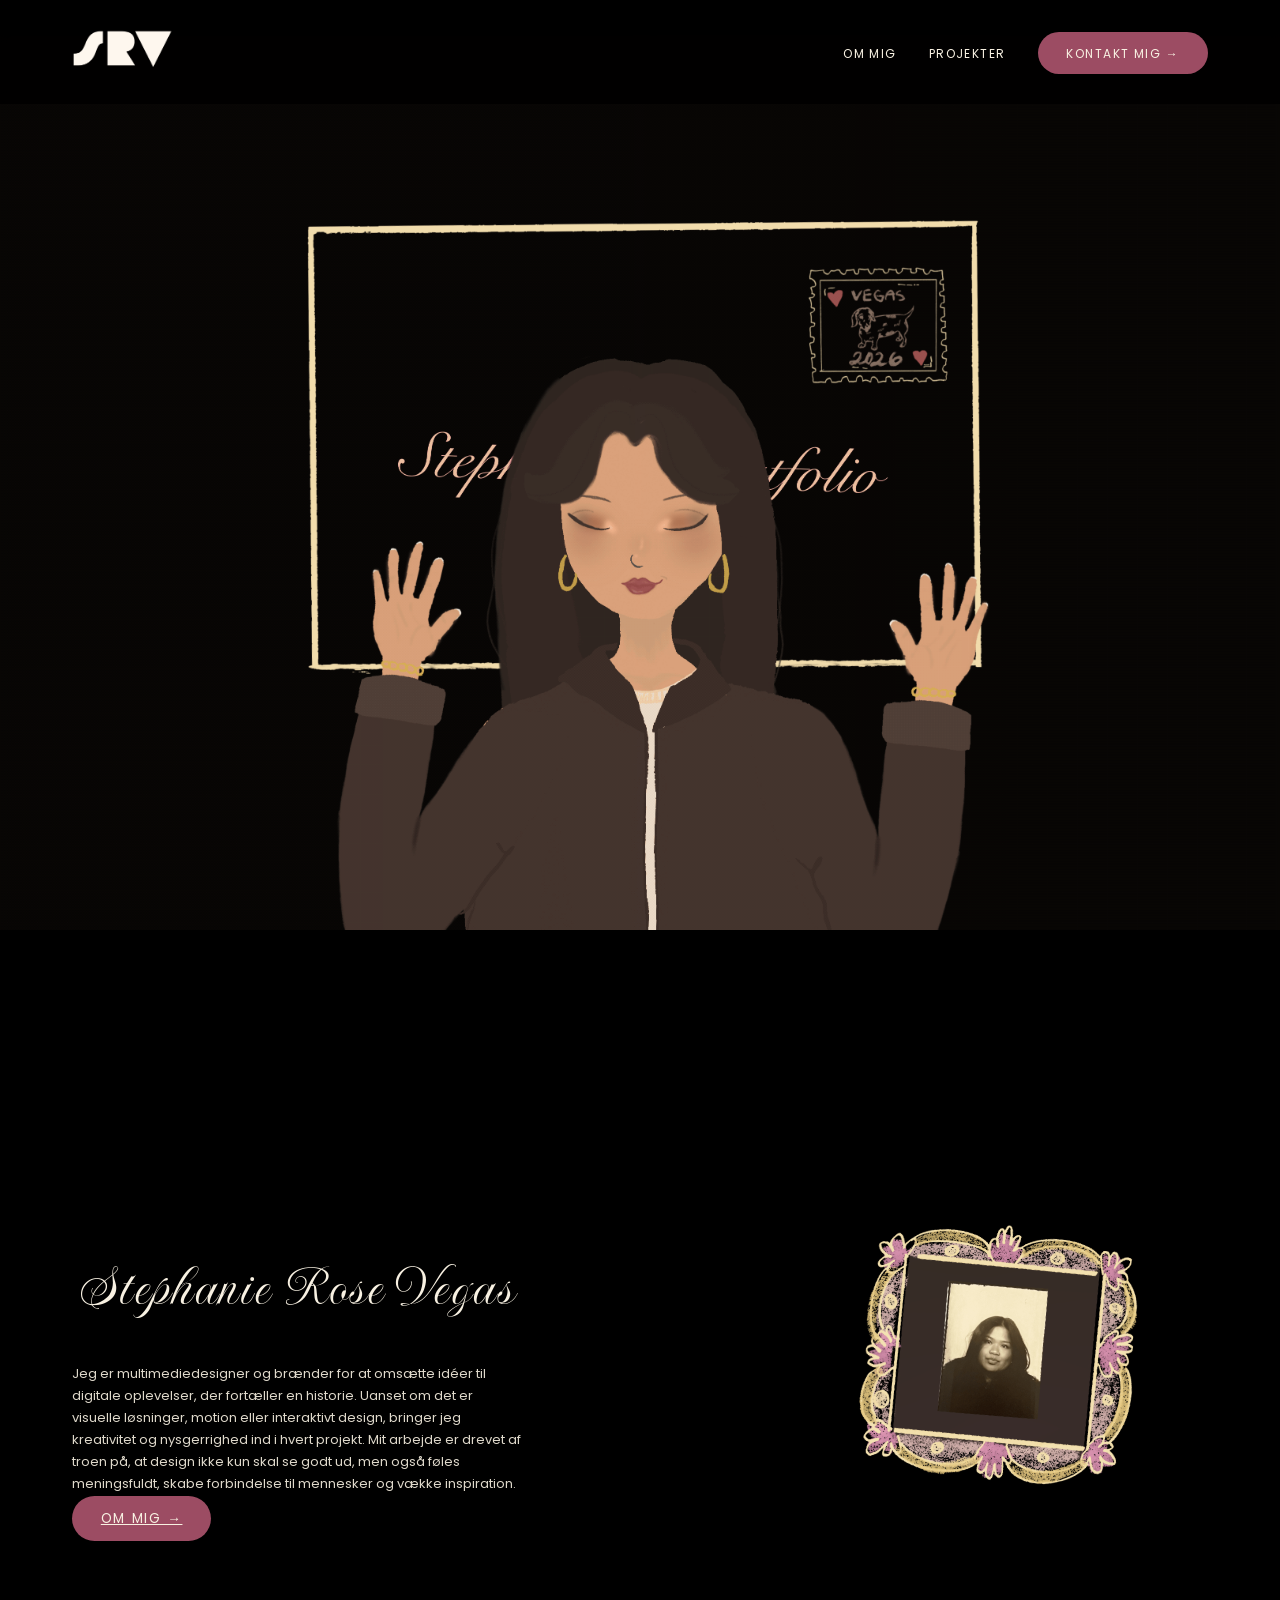
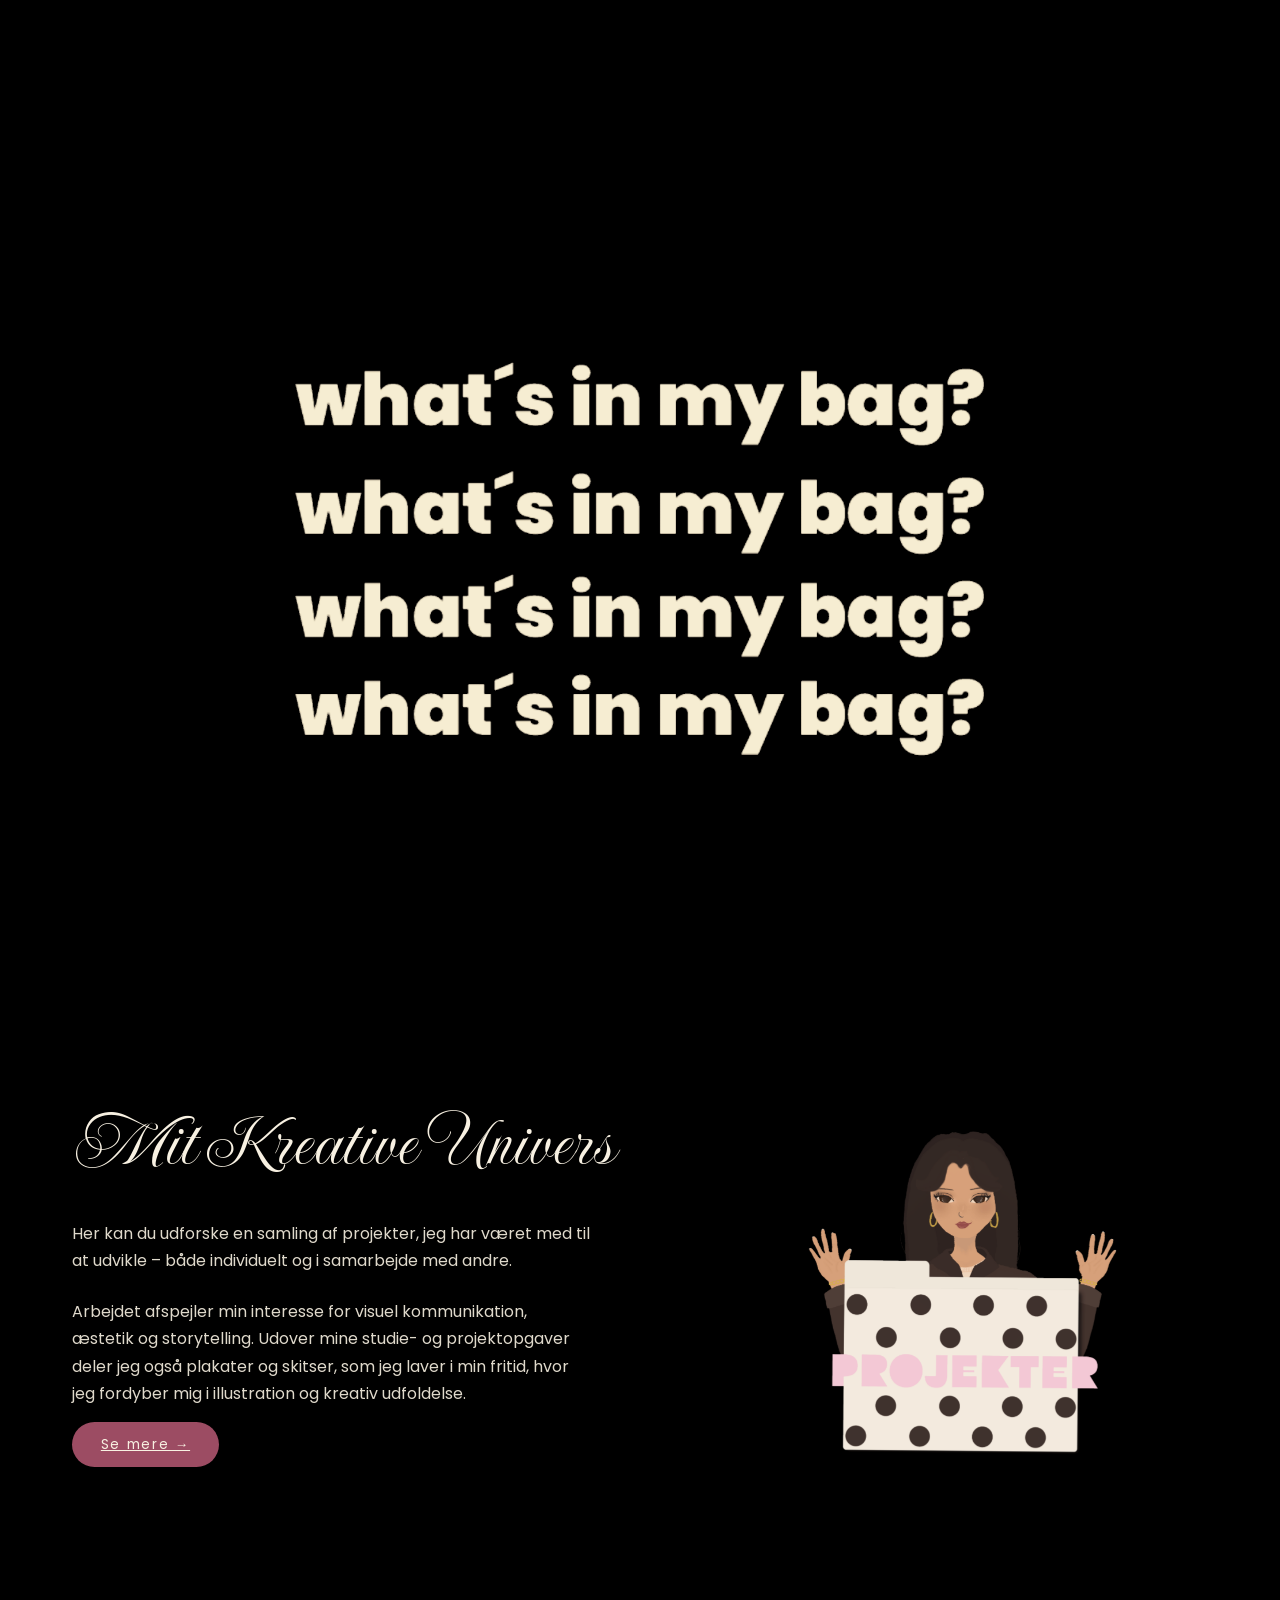
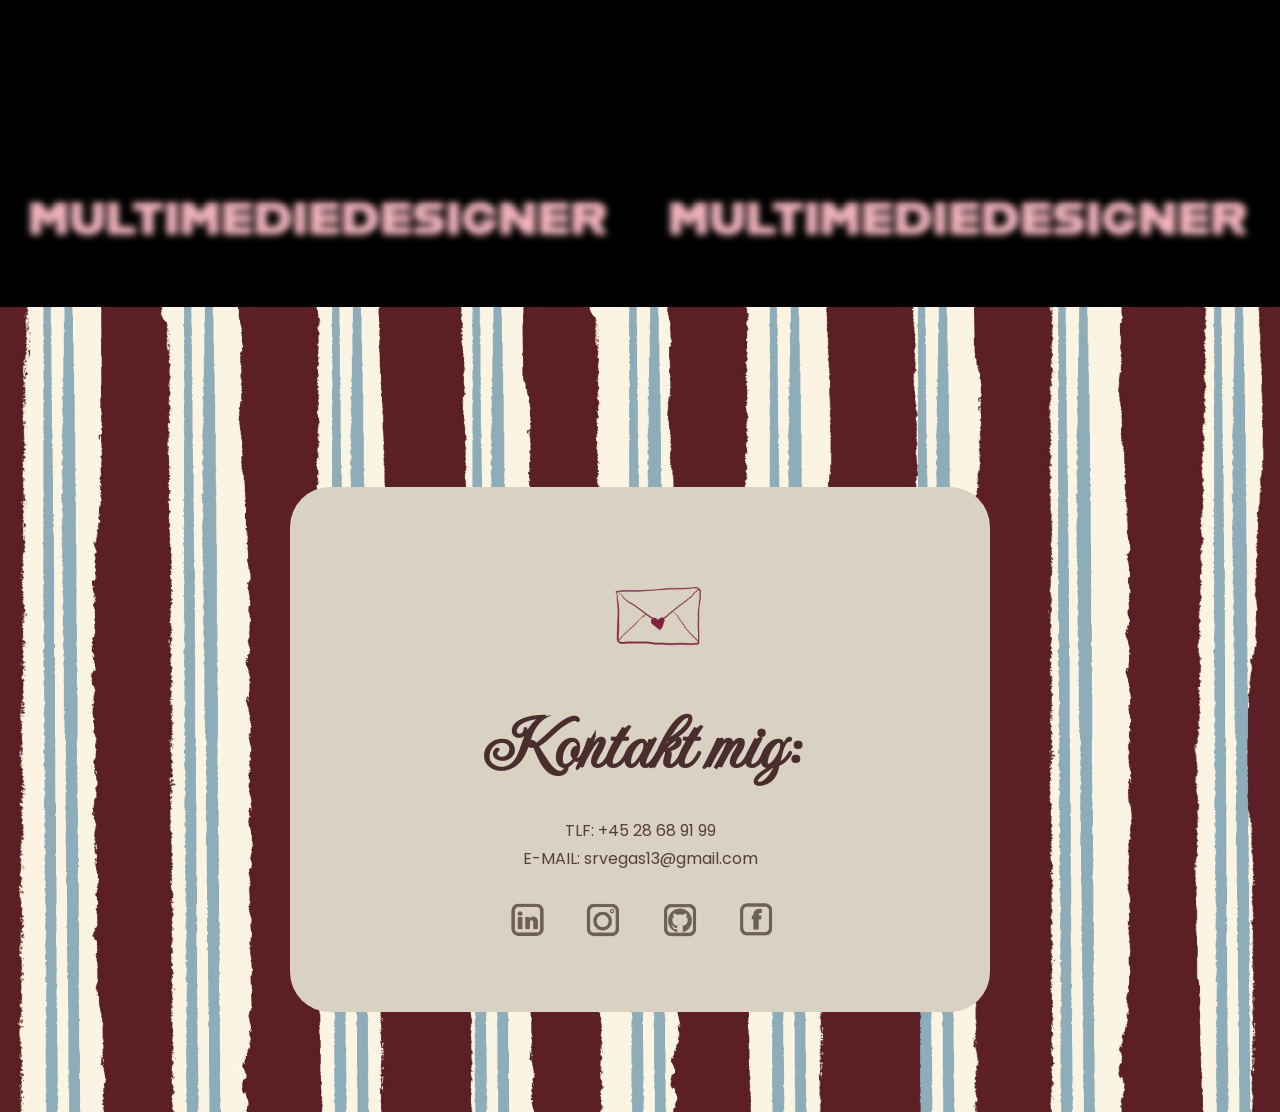
==== commit a8ab58e0: "26.commit?" ====
--- a/index.html
+++ b/index.html
@@ -109,6 +109,9 @@
 
 
 
+
+
+
 <section class="creative">
 
     <div class="creative-text fade-in">
--- a/styles.css
+++ b/styles.css
@@ -538,12 +538,64 @@
 
 /* PROJEKT SIDE */
 
-
-
-
-
-
-
+.projects {
+    padding: 6rem 2rem;
+}
+
+/* GRID */
+.projects-grid {
+    display: grid;
+    grid-template-columns: repeat(3, 280px);
+    justify-content: center;
+    gap: 3rem;
+}
+
+/* CARD STYLE */
+.project {
+    color: #F8F1E2;
+}
+
+/* IMAGE */
+.project img {
+    width: 100%;
+    height: 380px;
+    object-fit: cover;
+
+    display: block;
+    margin-bottom: 1rem;
+}
+
+/* TEXT */
+.title {
+    font-size: 0.75rem;
+    margin-bottom: 0.5rem;
+}
+
+.desc {
+    font-size: 0.75rem;
+    opacity: 0.8;
+}
+
+
+
+
+/* hoover */
+.project {
+    transition: transform 0.3s ease;
+}
+
+.project img {
+    transition: transform 0.3s ease, opacity 0.3s ease;
+}
+
+.project:hover {
+    transform: translateY(-8px);
+}
+
+.project:hover img {
+    transform: scale(1.05);
+    opacity: 0.9;
+}
 
 
 
@@ -873,9 +925,57 @@
         margin: 0 auto 2rem;
     }
 
-}
-
-
-
-
-
+
+    /* projekt side */
+    .cards-section {
+        padding: 6rem 2rem;
+    }
+
+    /* GRID */
+    .cards-grid {
+        display: grid;
+        grid-template-columns: repeat(3, 280px);
+        justify-content: center;
+        gap: 2rem;
+    }
+
+    /* CARD */
+    .card {
+        background: transparent;
+        border: none;
+        color: #F8F1E2;
+    }
+
+    /* IMAGE */
+    .card-img-top {
+        width: 100%;
+        height: 350px;
+        object-fit: cover;
+
+        display: block;
+    }
+
+    /* TEXT */
+    .card-text {
+        margin-top: 1rem;
+        font-size: 0.8rem;
+    }
+
+
+
+
+    .projects-grid {
+        grid-template-columns: 1fr;
+        justify-items: center;
+    }
+
+    .project {
+        width: 280px;
+    }
+
+}
+
+
+
+
+
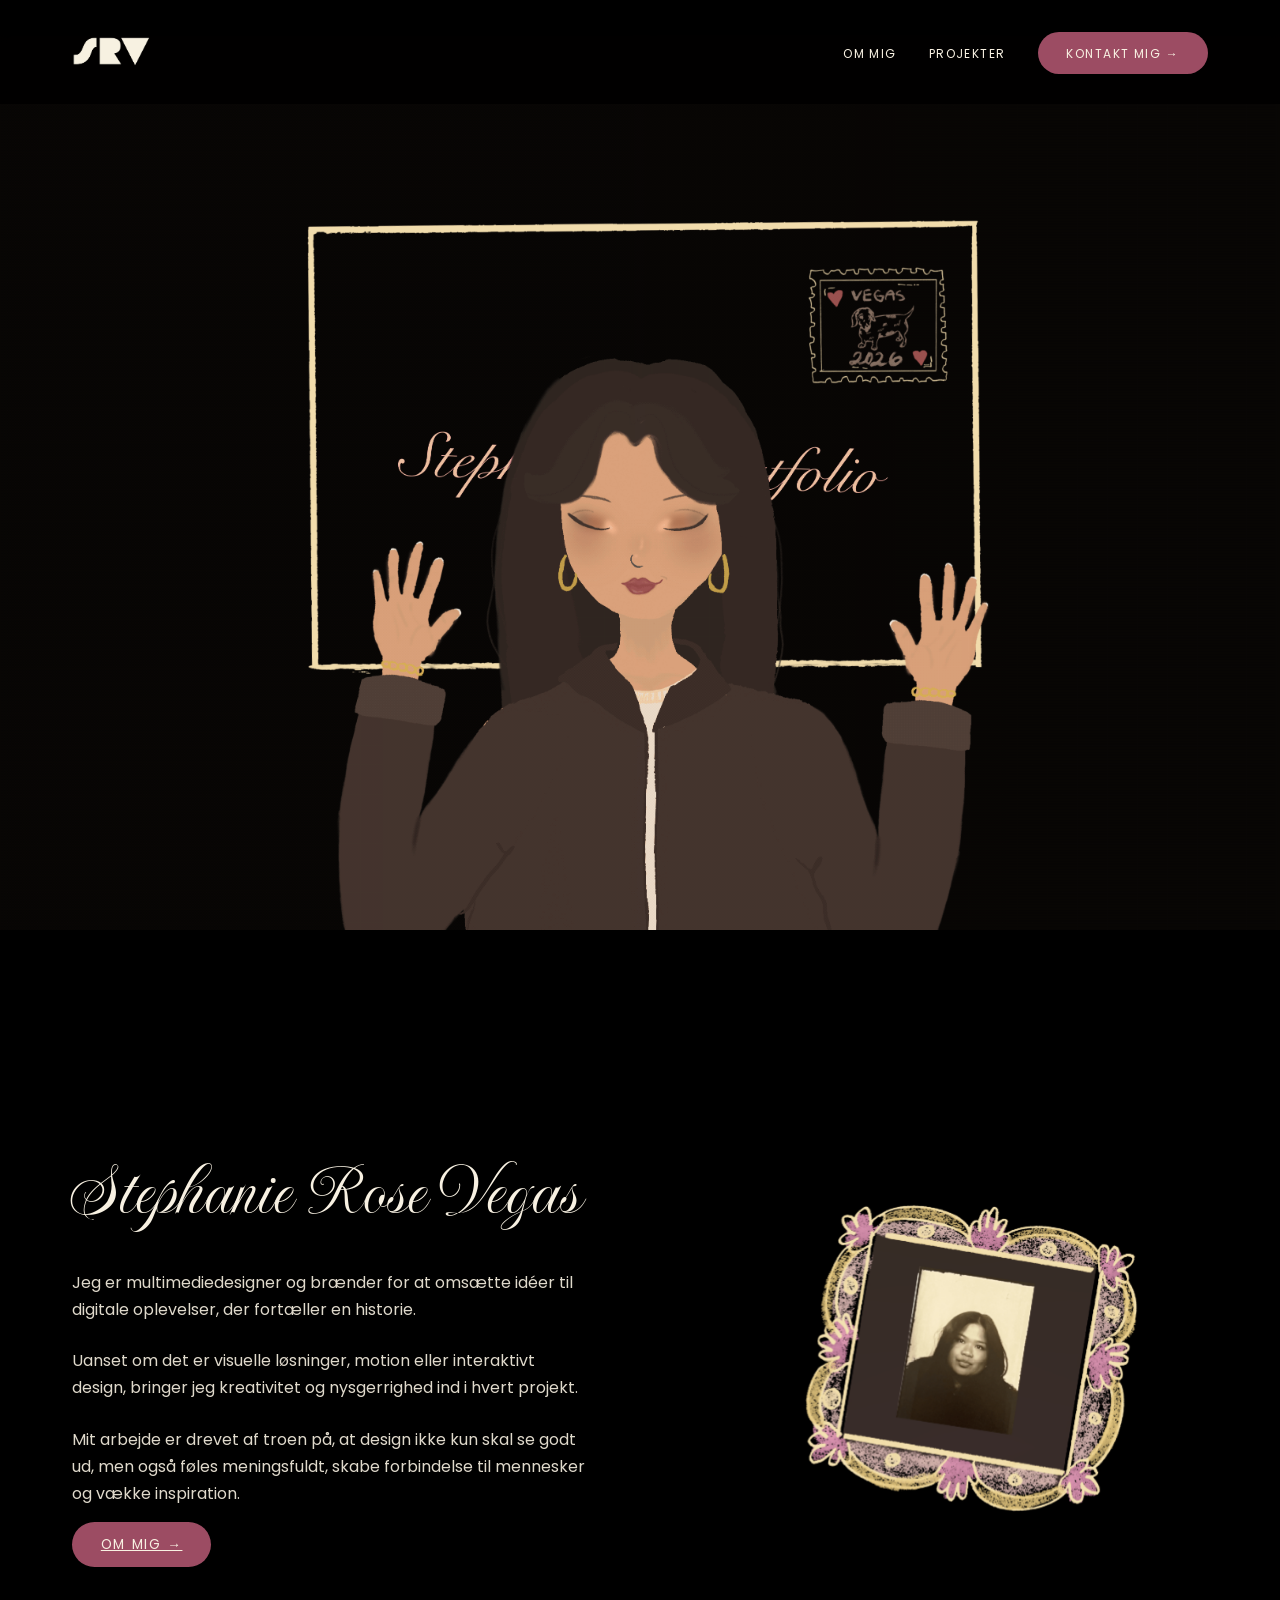
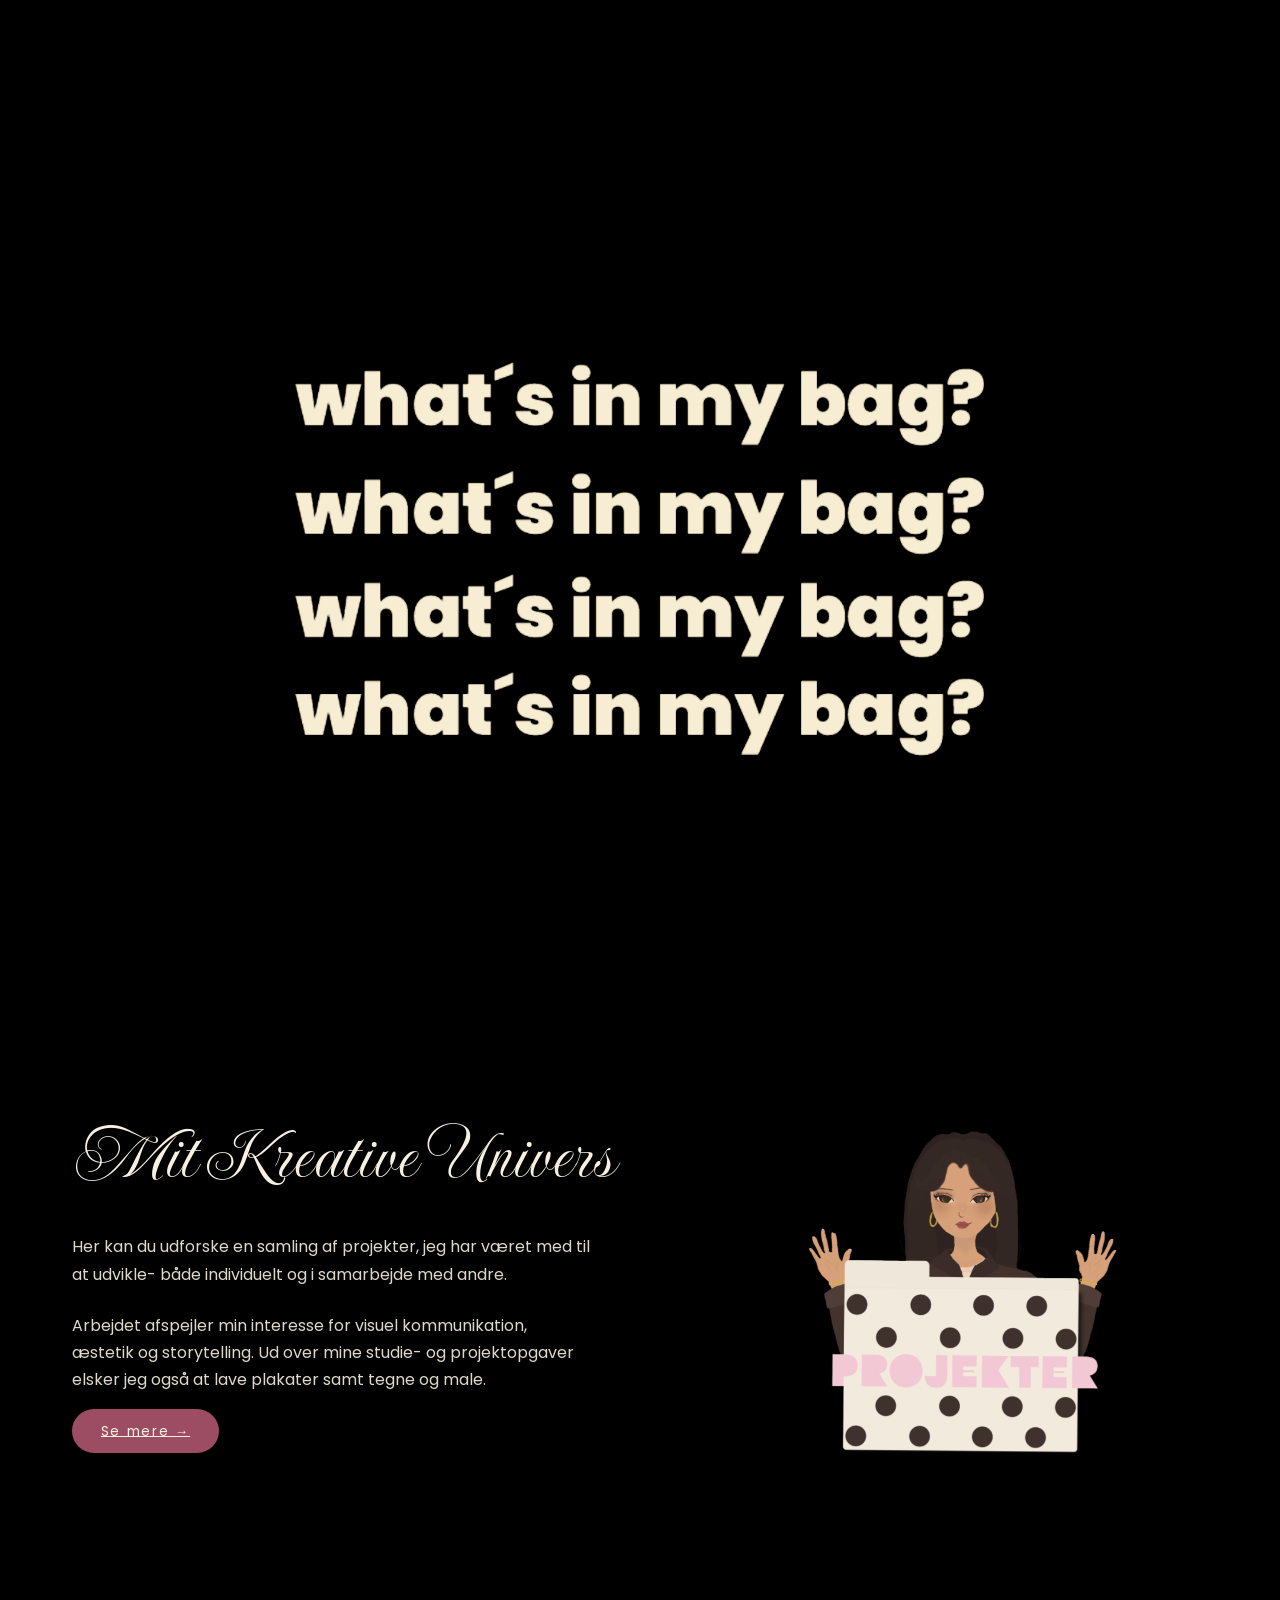
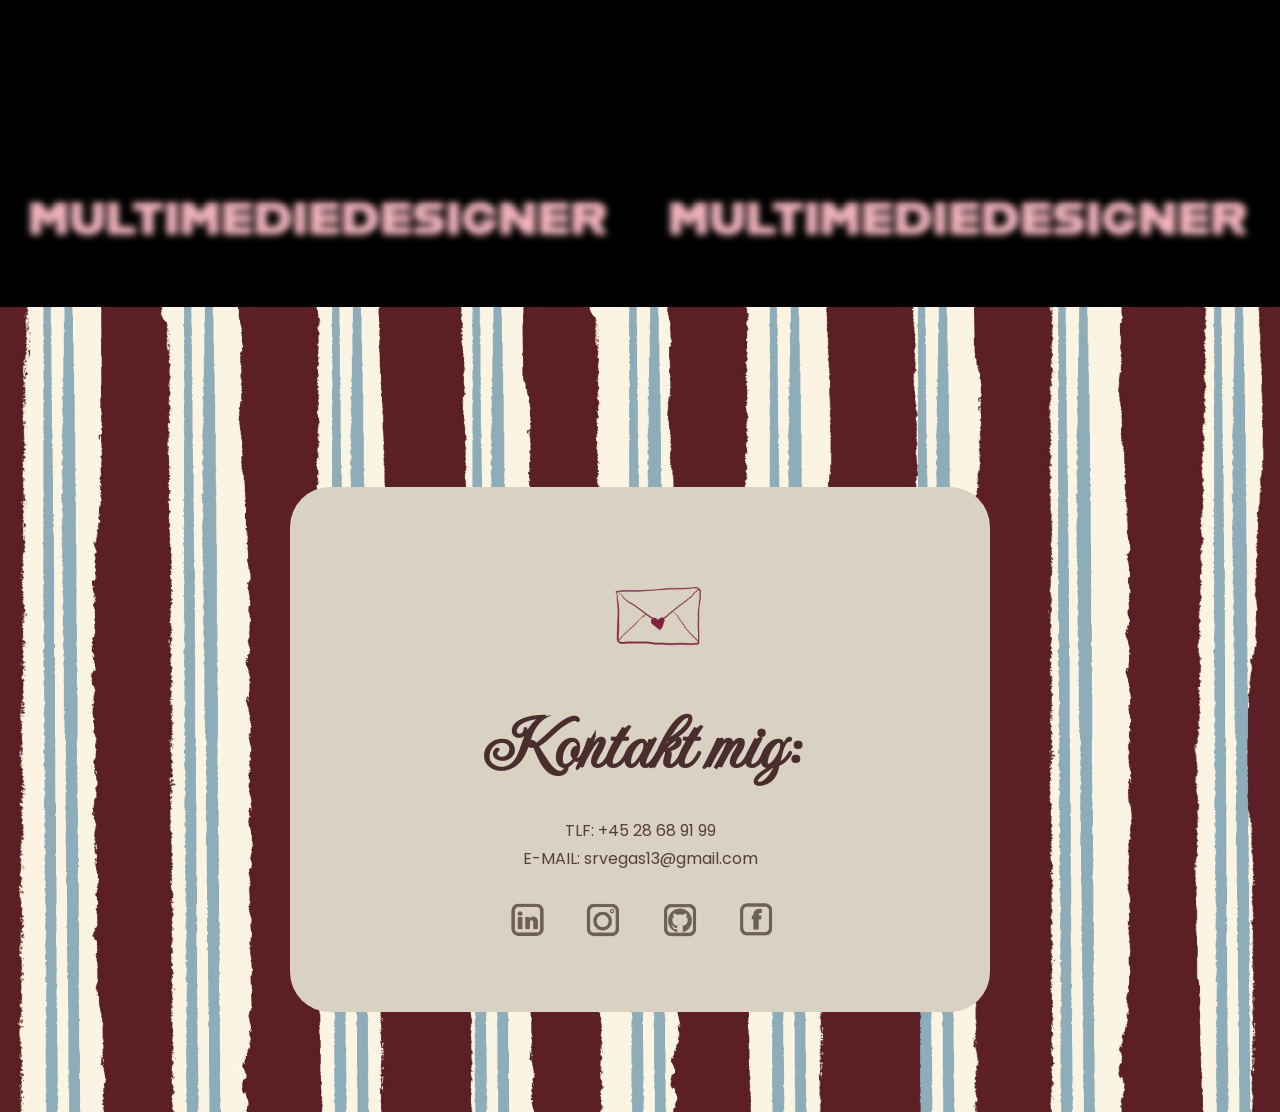
==== commit e12bc591: "29.commit? ..." ====
--- a/index.html
+++ b/index.html
@@ -61,40 +61,29 @@
 
 
 
-
-
-
-
-
-
-
-
-
-
-
-
-
-
-
-
-
-<section class="about">
-    <div class="about-text fade-in">
-        <h1 class="name">Stephanie Rose Vegas</h1>
-
-        <p>
-            Jeg er multimediedesigner og brænder for at omsætte idéer til digitale oplevelser, der fortæller en historie. Uanset om det er visuelle løsninger, motion eller interaktivt design, bringer jeg kreativitet og nysgerrighed ind i hvert projekt. Mit arbejde er drevet af troen på, at design ikke kun skal se godt ud, men også føles meningsfuldt, skabe forbindelse til mennesker og vække inspiration.
-        </p>
-
-        <a href="ommig.html" class="btn"> OM MIG →</a>
-    </div>
-
-    <div class="about-image fade-in">
+<section class="creative">
+
+    <div class="creative-text fade-in">
+        <h2 class="script-title">Stephanie Rose Vegas</h2>
+
+        <p>Jeg er multimediedesigner og brænder for at omsætte idéer til digitale oplevelser, der fortæller en historie.</p>
+
+        <p> Uanset om det er visuelle løsninger, motion eller interaktivt design, bringer jeg kreativitet og nysgerrighed ind i hvert projekt. </p>
+
+        <p>Mit arbejde er drevet af troen på, at design ikke kun skal se godt ud, men også føles meningsfuldt, skabe forbindelse til mennesker og vække inspiration.
+        </p>
+
+        <a href="projekter.html" class="btn">OM MIG →</a>
+    </div>
+
+    <div class="creative-card fade-in">
         <a href="ommig.html">
-        <img src="images/migframe.gif" alt="Portræt"/>
+            <img src="images/migframe.gif" alt="Projekter mappe" class="folder-img"/>
         </a>
     </div>
+
 </section>
+
 
 
 
@@ -118,14 +107,13 @@
         <h2 class="script-title">Mit Kreative Univers</h2>
 
         <p>
-            Her kan du udforske en samling af projekter, jeg har været med til at udvikle –
+            Her kan du udforske en samling af projekter, jeg har været med til at udvikle-
             både individuelt og i samarbejde med andre.
         </p>
 
         <p>
             Arbejdet afspejler min interesse for visuel kommunikation, æstetik og storytelling.
-            Udover mine studie- og projektopgaver deler jeg også plakater og skitser, som jeg
-            laver i min fritid, hvor jeg fordyber mig i illustration og kreativ udfoldelse.
+            Ud over mine studie- og projektopgaver elsker jeg også at lave plakater samt tegne og male.
         </p>
 
         <a href="projekter.html" class="btn">Se mere →</a>
--- a/styles.css
+++ b/styles.css
@@ -11,6 +11,7 @@
     font-family: sans-serif;
     position:relative;
     z-index:1;
+    overflow-x: hidden;
 }
 
 /* HERO */
@@ -247,7 +248,8 @@
 .about p {
     max-width: 520px;
     line-height: 1.7;
-    margin-bottom: 2rem;
+    margin-bottom: 1.5rem;
+
 }
 
 /* BUTTON */
@@ -362,7 +364,7 @@
     max-width: 520px;
     line-height: 1.7;
     margin-bottom: 1.5rem;
-    opacity: 0.9;
+
 }
 
 
@@ -529,6 +531,92 @@
 
 
 
+.tools {
+    background: black;
+    padding: 5rem 2rem;
+    text-align: center;
+}
+
+/* TITLE */
+.tools-title {
+    font-family: 'Imperial Script', cursive;
+    font-size: 3rem;
+    color: #F8F1E2;
+    margin-bottom: 3rem;
+}
+
+/* GRID */
+.tools-grid {
+    display: grid;
+    grid-template-columns: repeat(3, 1fr);
+    gap: 3rem;
+    max-width: 900px;
+    margin: 0 auto;
+}
+
+/* ITEM */
+.tool {
+    display: flex;
+    flex-direction: column;
+    align-items: center;
+}
+
+/* IKON */
+.tool img {
+    width: 80px;
+    height: 80px;
+    object-fit: contain;
+    margin-bottom: 1rem;
+}
+
+/* TEXT */
+.tool p {
+    font-size: 0.75rem;
+    color: #F8F1E2;
+    letter-spacing: 1px;
+}
+
+.tool span {
+    opacity: 0.8;
+}
+
+.tool {
+    transition: transform 0.3s ease;
+}
+
+.tool:hover {
+    transform: translateY(-6px);
+}
+
+.tool {
+    transition: transform 0.3s ease;
+}
+
+.tool:hover {
+    transform: translateY(-8px);
+}
+
+.tool img {
+    transition: transform 0.3s ease;
+}
+
+.tool:hover img {
+    transform: scale(1.1);
+}
+
+
+
+
+
+
+
+
+
+
+
+
+
+
 
 
 
@@ -602,6 +690,89 @@
 
 
 
+.case {
+    max-width: 1200px;
+    margin: 0 auto;
+    padding: 6rem 2rem;
+
+    display: grid;
+    grid-template-columns: 1fr 1.2fr;
+    gap: 4rem;
+    align-items: center;
+}
+
+/* TEXT */
+.case-text h2 {
+    font-size: 1.8rem;
+}
+
+.case-text p {
+    font-size: 0.90rem;
+    line-height: 1.6;
+}
+
+.case-text strong {
+    font-size: 0.85rem;
+    opacity: 0.8;
+}
+
+/* MAIN IMAGE */
+.case-main img {
+    width: 100%;
+    max-height: 500px;
+    object-fit: contain;
+    border-radius: 12px;
+}
+
+/* THUMBNAILS */
+.case-thumbs {
+    grid-column: span 2;
+
+    display: flex;
+    gap: 1rem;
+    margin-top: 1rem;
+
+    overflow-x: visible;
+}
+
+.case-thumbs img {
+    width: 90px;
+    height: 70px;
+    object-fit: cover;
+
+    border-radius: 6px;
+    cursor: pointer;
+    opacity: 0.6;
+
+    transition: 0.3s;
+}
+
+.case-thumbs img:hover {
+    opacity: 1;
+    transform: scale(1.05);
+}
+
+
+.case-main img {
+    transition: opacity 0.3s ease, transform 0.3s ease;
+}
+
+/* når billede skifter */
+.case-main img.fade {
+    opacity: 0;
+    transform: scale(0.98);
+}
+
+/* aktiv thumbnail */
+.case-thumbs img.active {
+    opacity: 1;
+    border: 2px solid #9c4c63;
+}
+
+.case-thumbs img {
+    opacity: 0.5;
+    transition: 0.3s;
+}
 
 
 
@@ -973,9 +1144,62 @@
         width: 280px;
     }
 
-}
-
-
-
-
-
+
+
+
+
+
+    .tools-grid {
+
+        grid-template-columns: repeat(2, 1fr);
+
+    }
+
+
+
+
+
+    .case {
+
+        display: flex;
+
+        flex-direction: column;
+
+    }
+
+    .case-thumbs {
+
+        overflow-x: auto;   /* ✅ scroll ON */
+
+        overflow-y: hidden;
+
+        display: flex;
+
+        flex-wrap: nowrap;
+
+        gap: 0.6rem;
+
+        -webkit-overflow-scrolling: touch;
+
+    }
+
+    .case-thumbs img {
+
+        flex: 0 0 auto;  /* 🔥 DET HER ER DET VIGTIGSTE */
+
+        width: 65px;
+
+        height: 50px;
+
+    }
+
+
+
+}
+
+
+
+
+
+
+
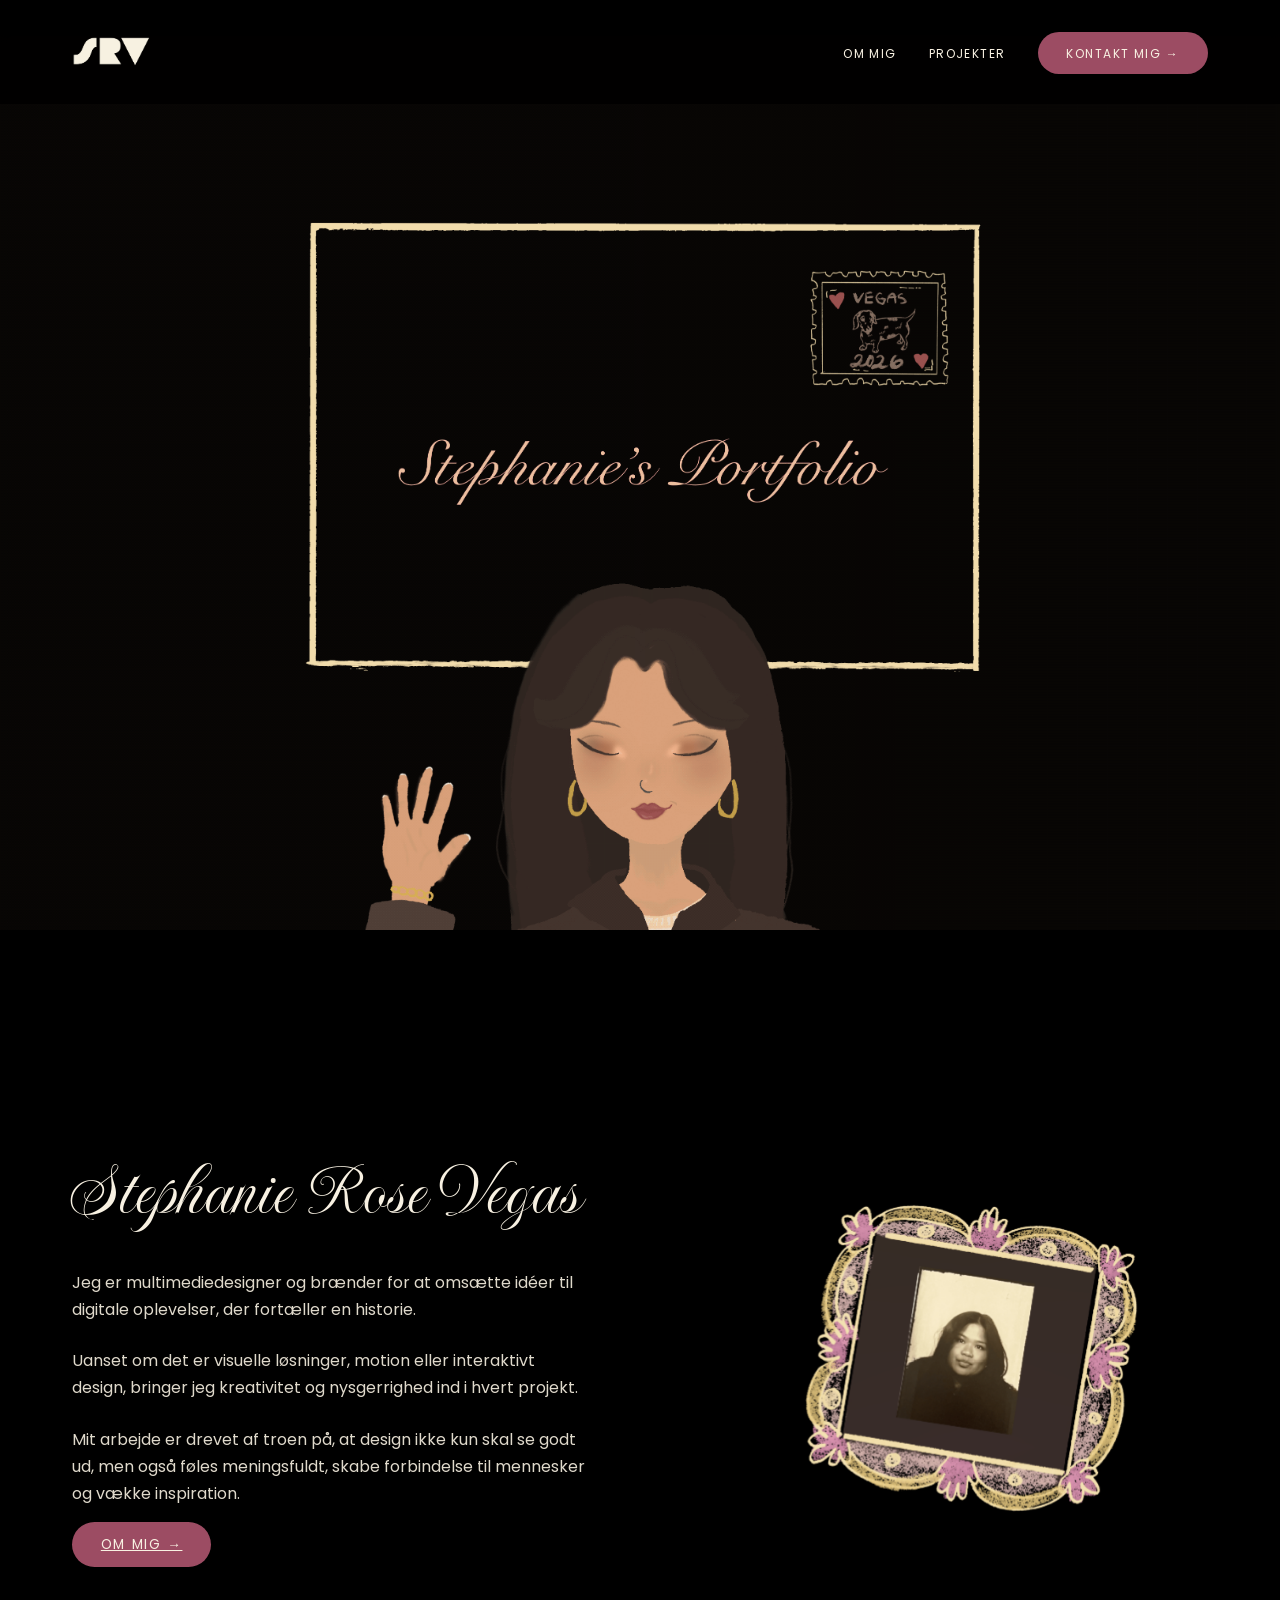
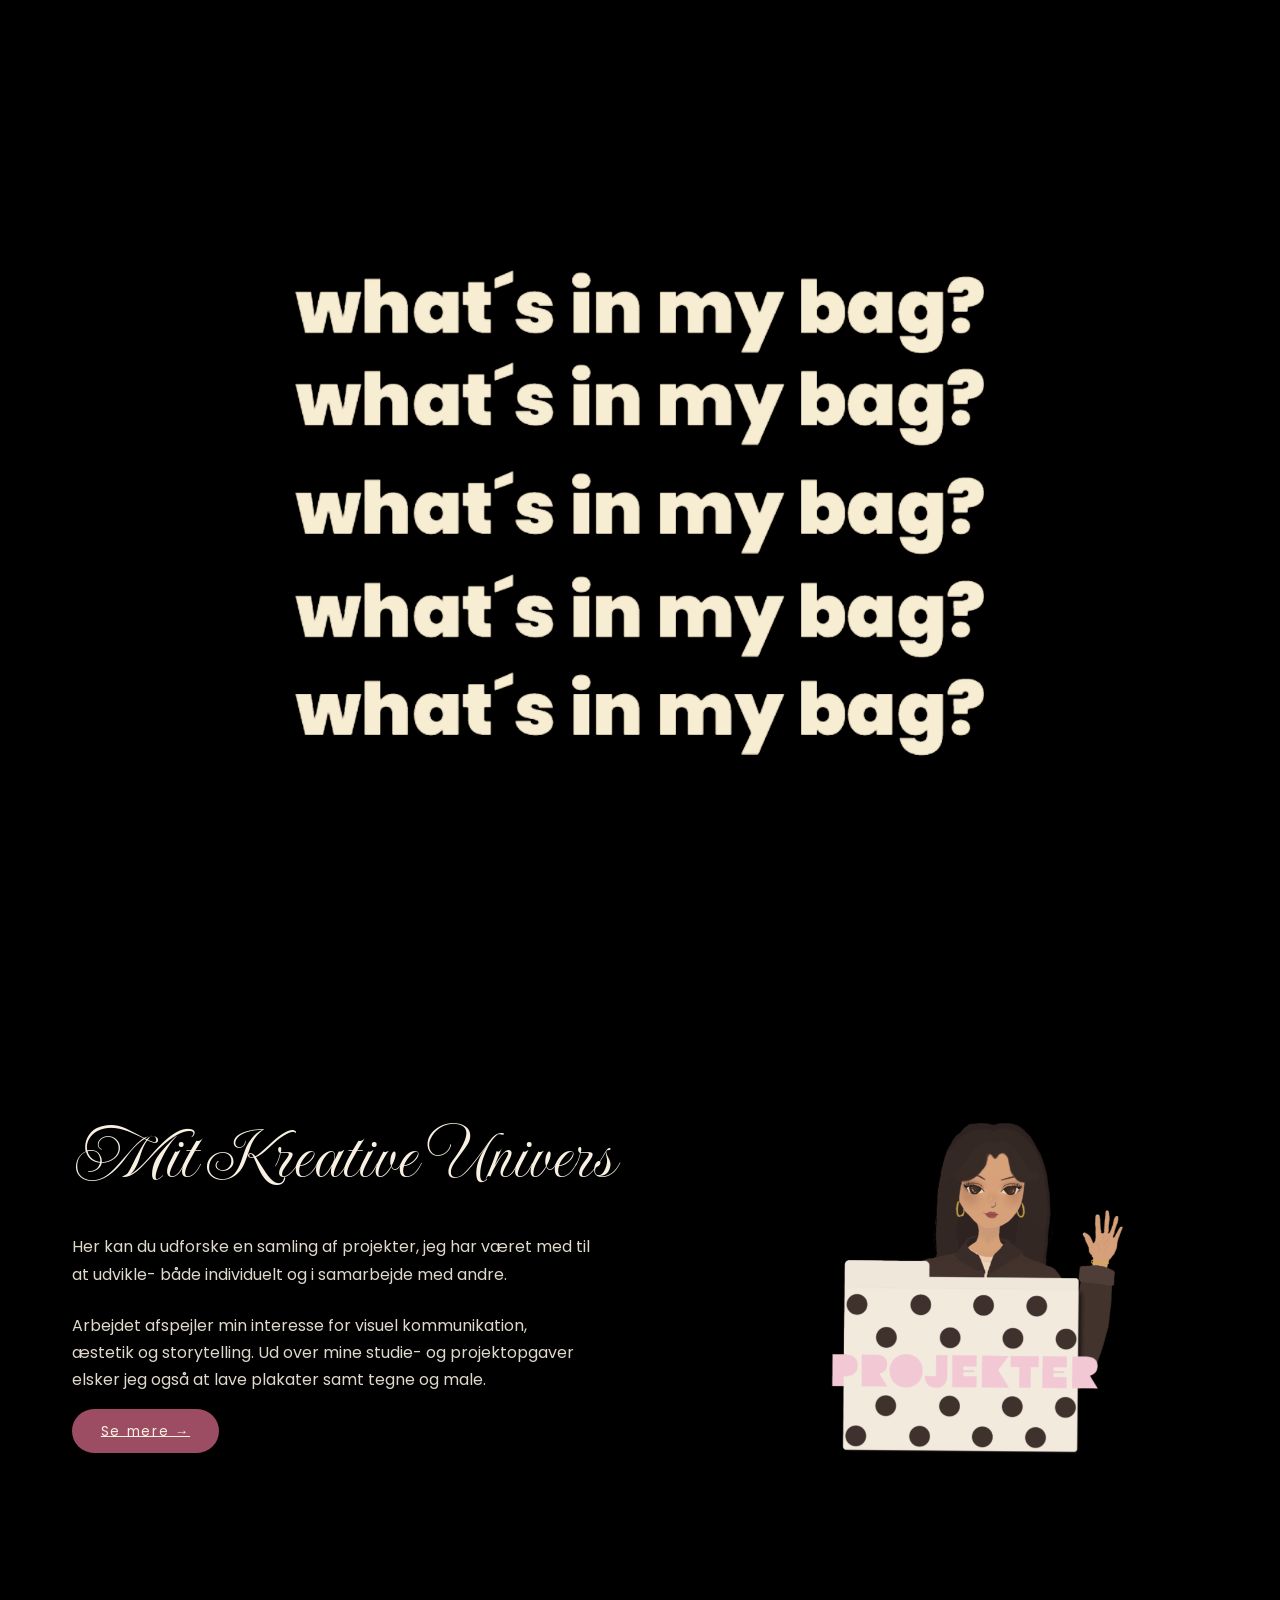
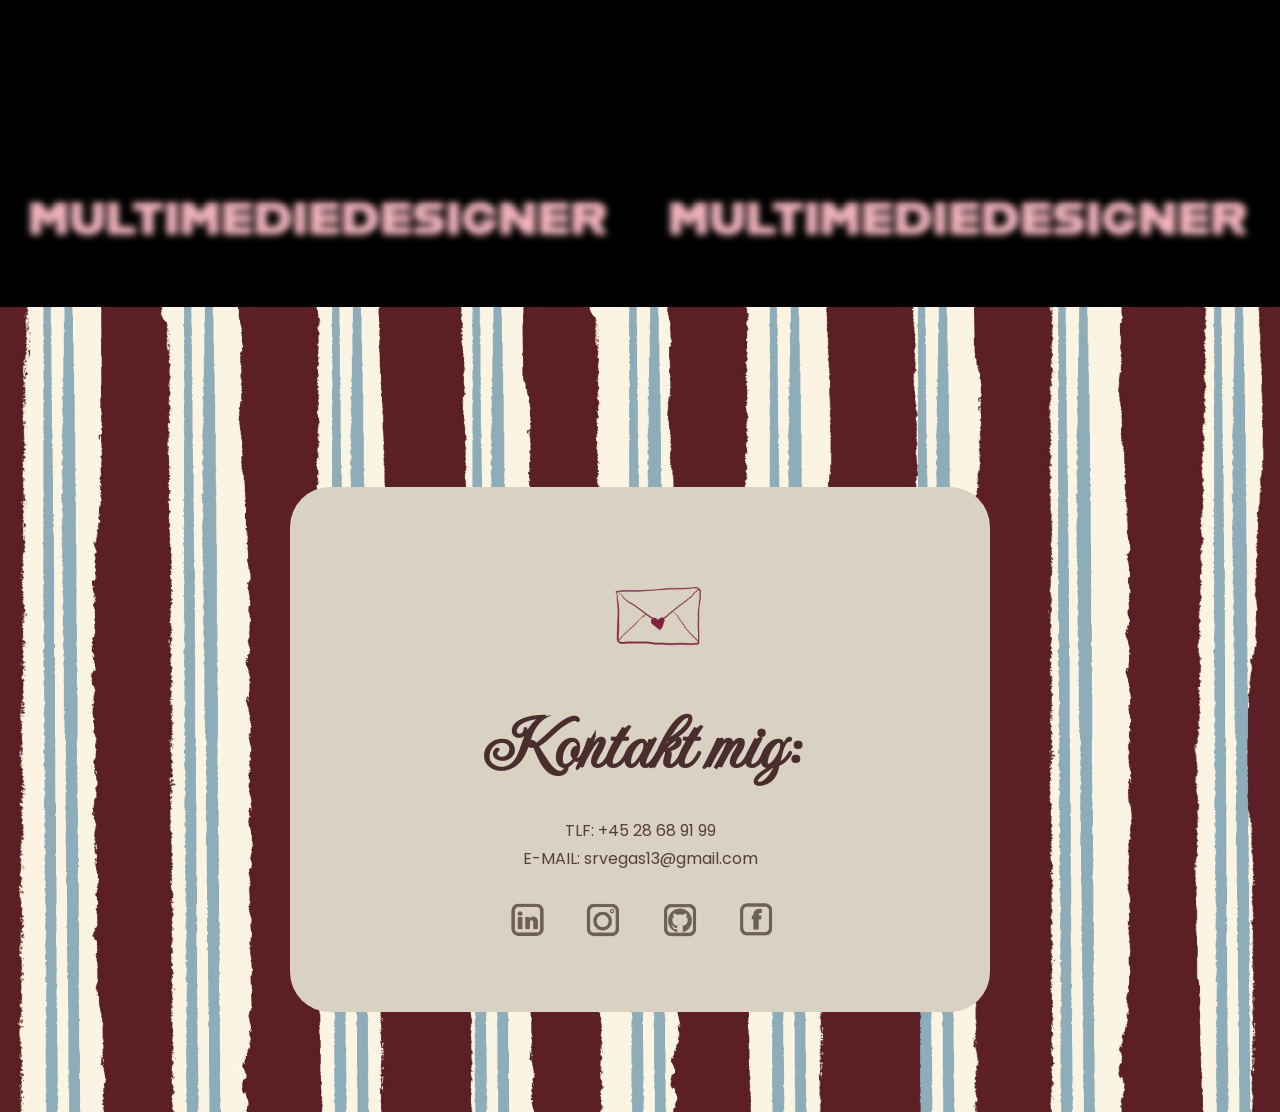
==== commit 0d366c96: "29.commit? ..." ====
--- a/index.html
+++ b/index.html
@@ -73,7 +73,7 @@
         <p>Mit arbejde er drevet af troen på, at design ikke kun skal se godt ud, men også føles meningsfuldt, skabe forbindelse til mennesker og vække inspiration.
         </p>
 
-        <a href="projekter.html" class="btn">OM MIG →</a>
+        <a href="ommig.html" class="btn">OM MIG →</a>
     </div>
 
     <div class="creative-card fade-in">
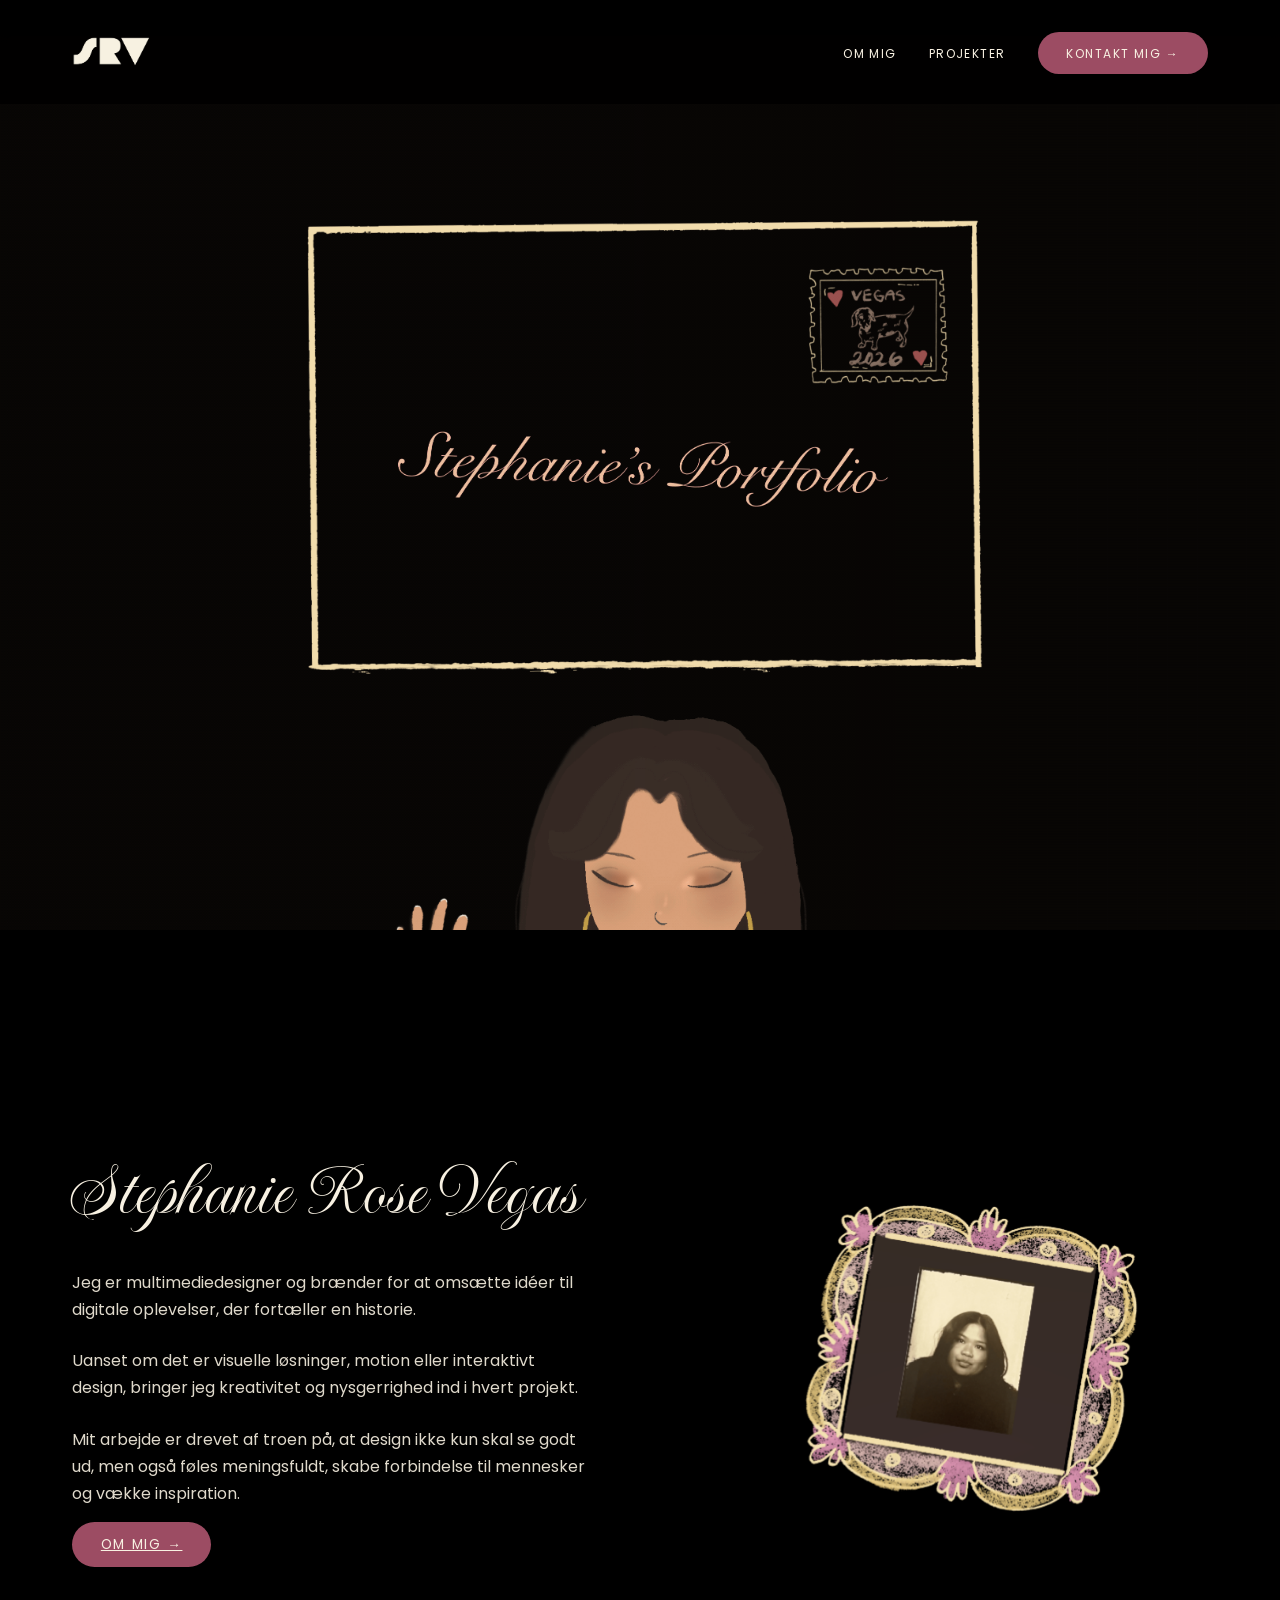
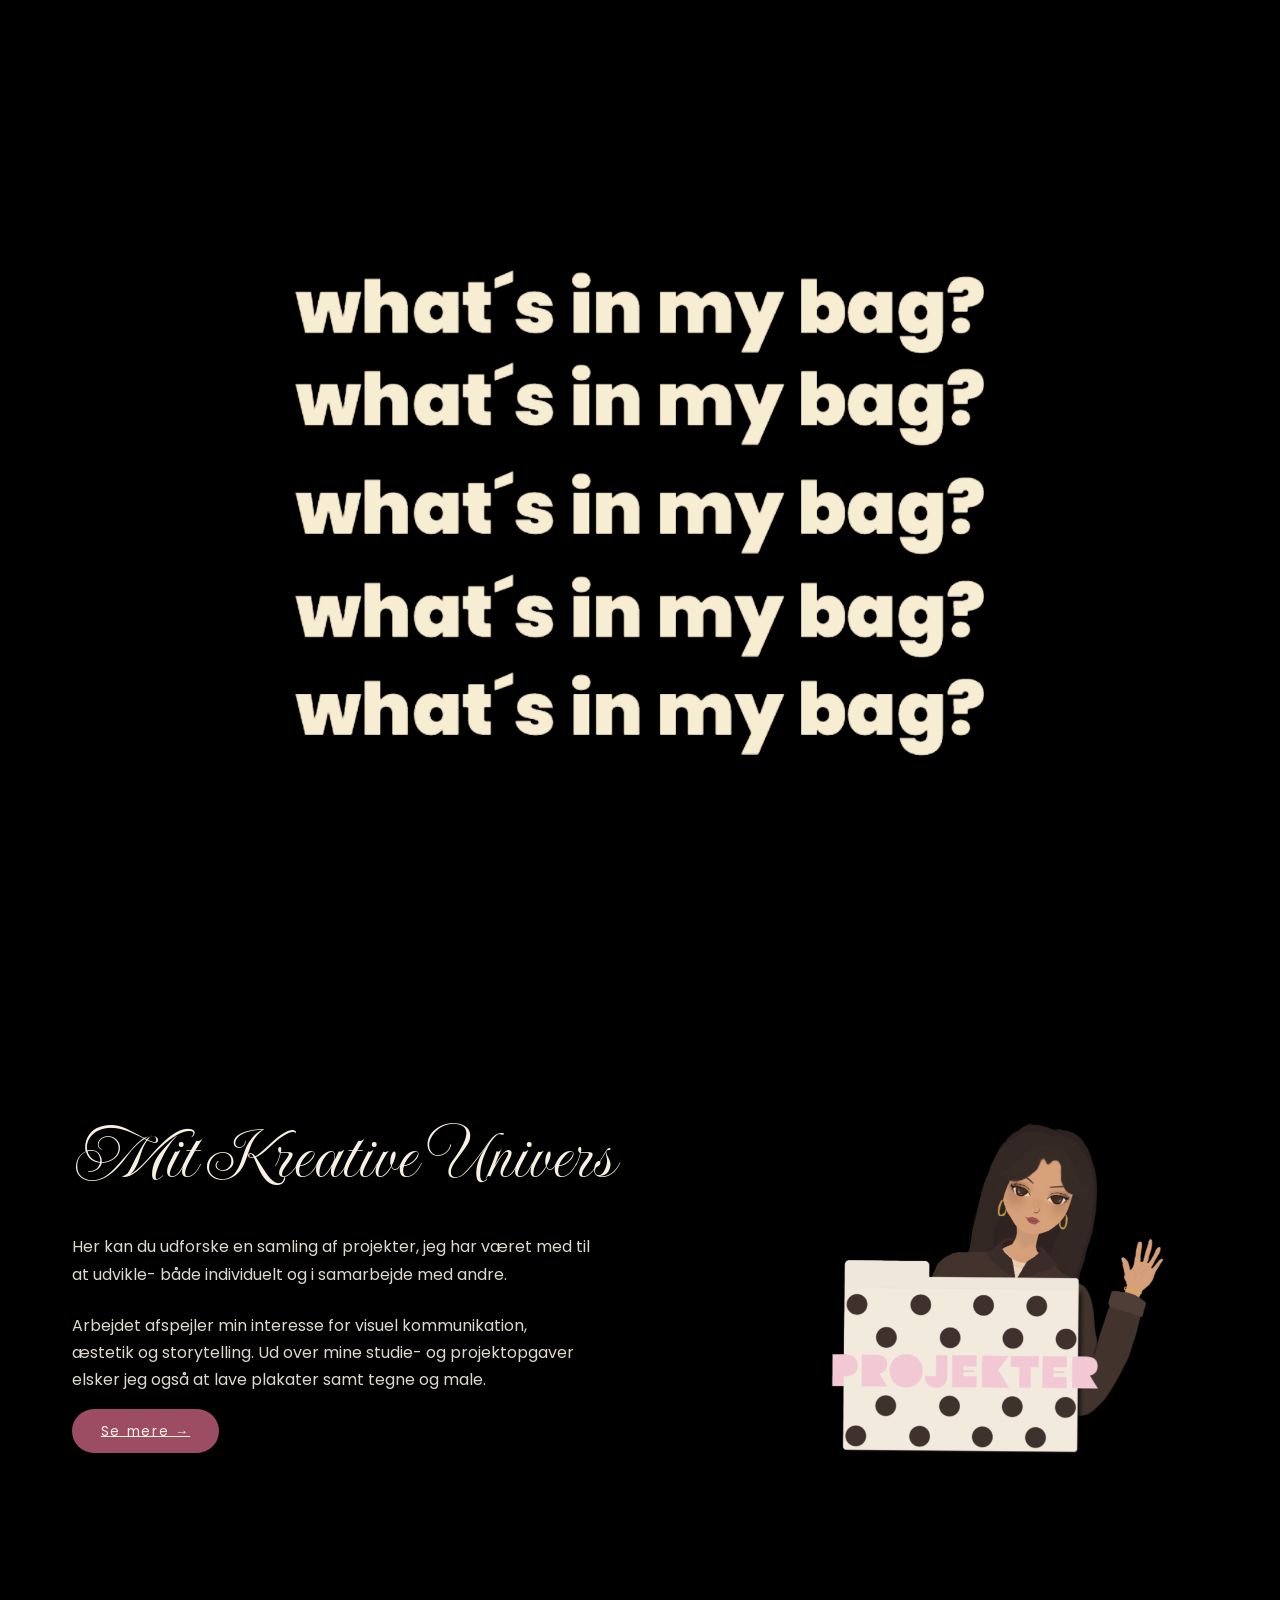
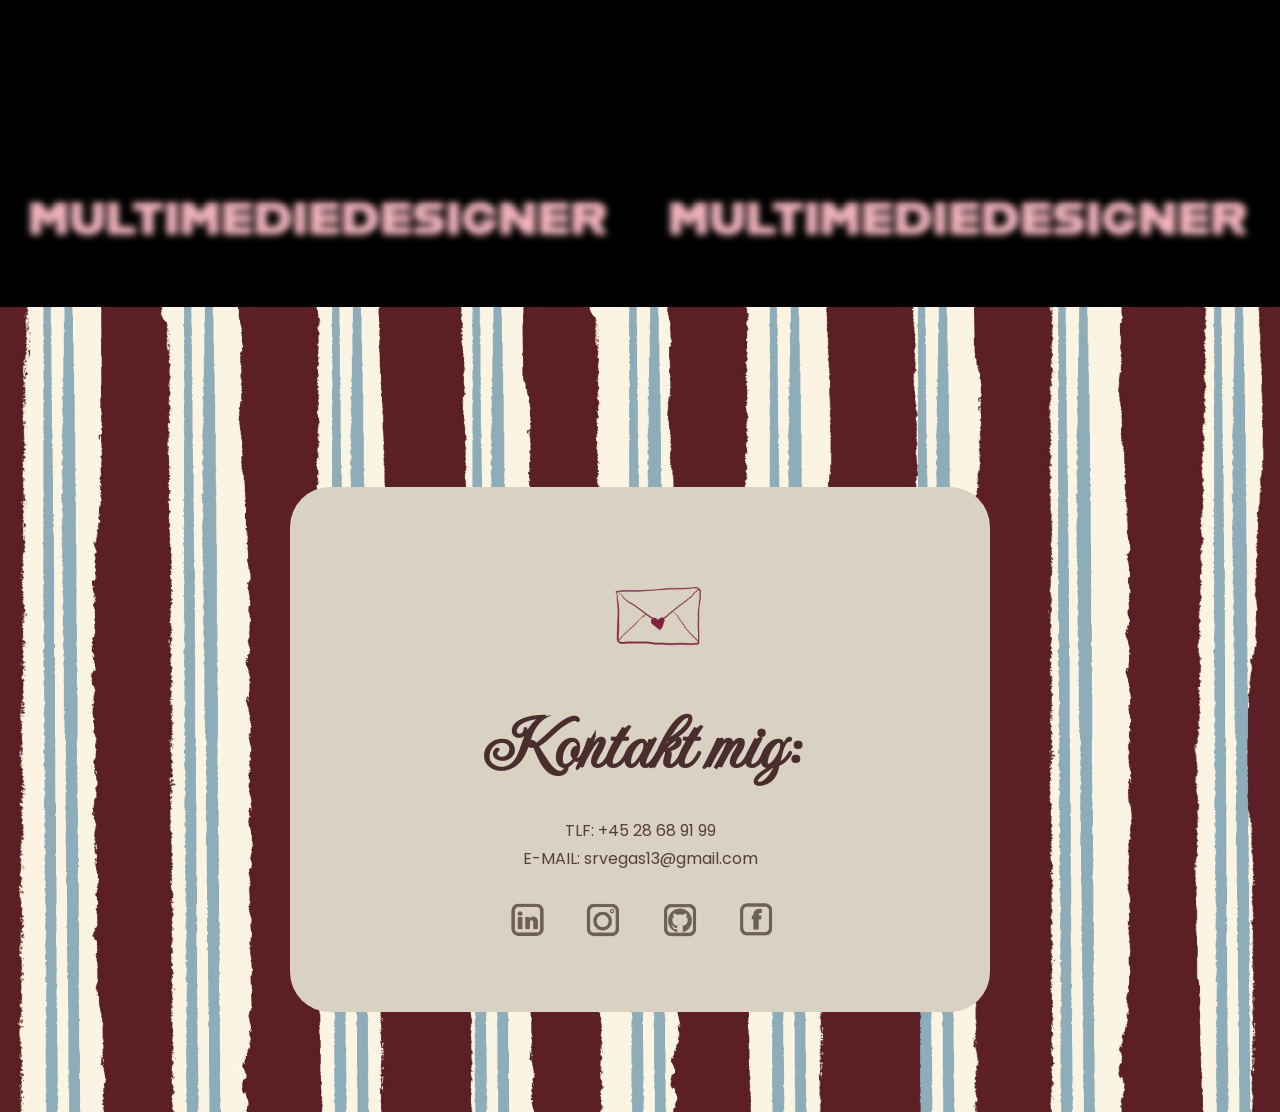
==== commit 2c20600f: "29.commit? ..." ====
--- a/index.html
+++ b/index.html
@@ -3,6 +3,8 @@
 <head>
     <meta charset="UTF-8">
     <title>STEPH´S PORTFOLIO</title>
+
+    <meta name="viewport" content="width=device-width, initial-scale=1.0">
 
     <link rel="stylesheet" href="styles.css">
 
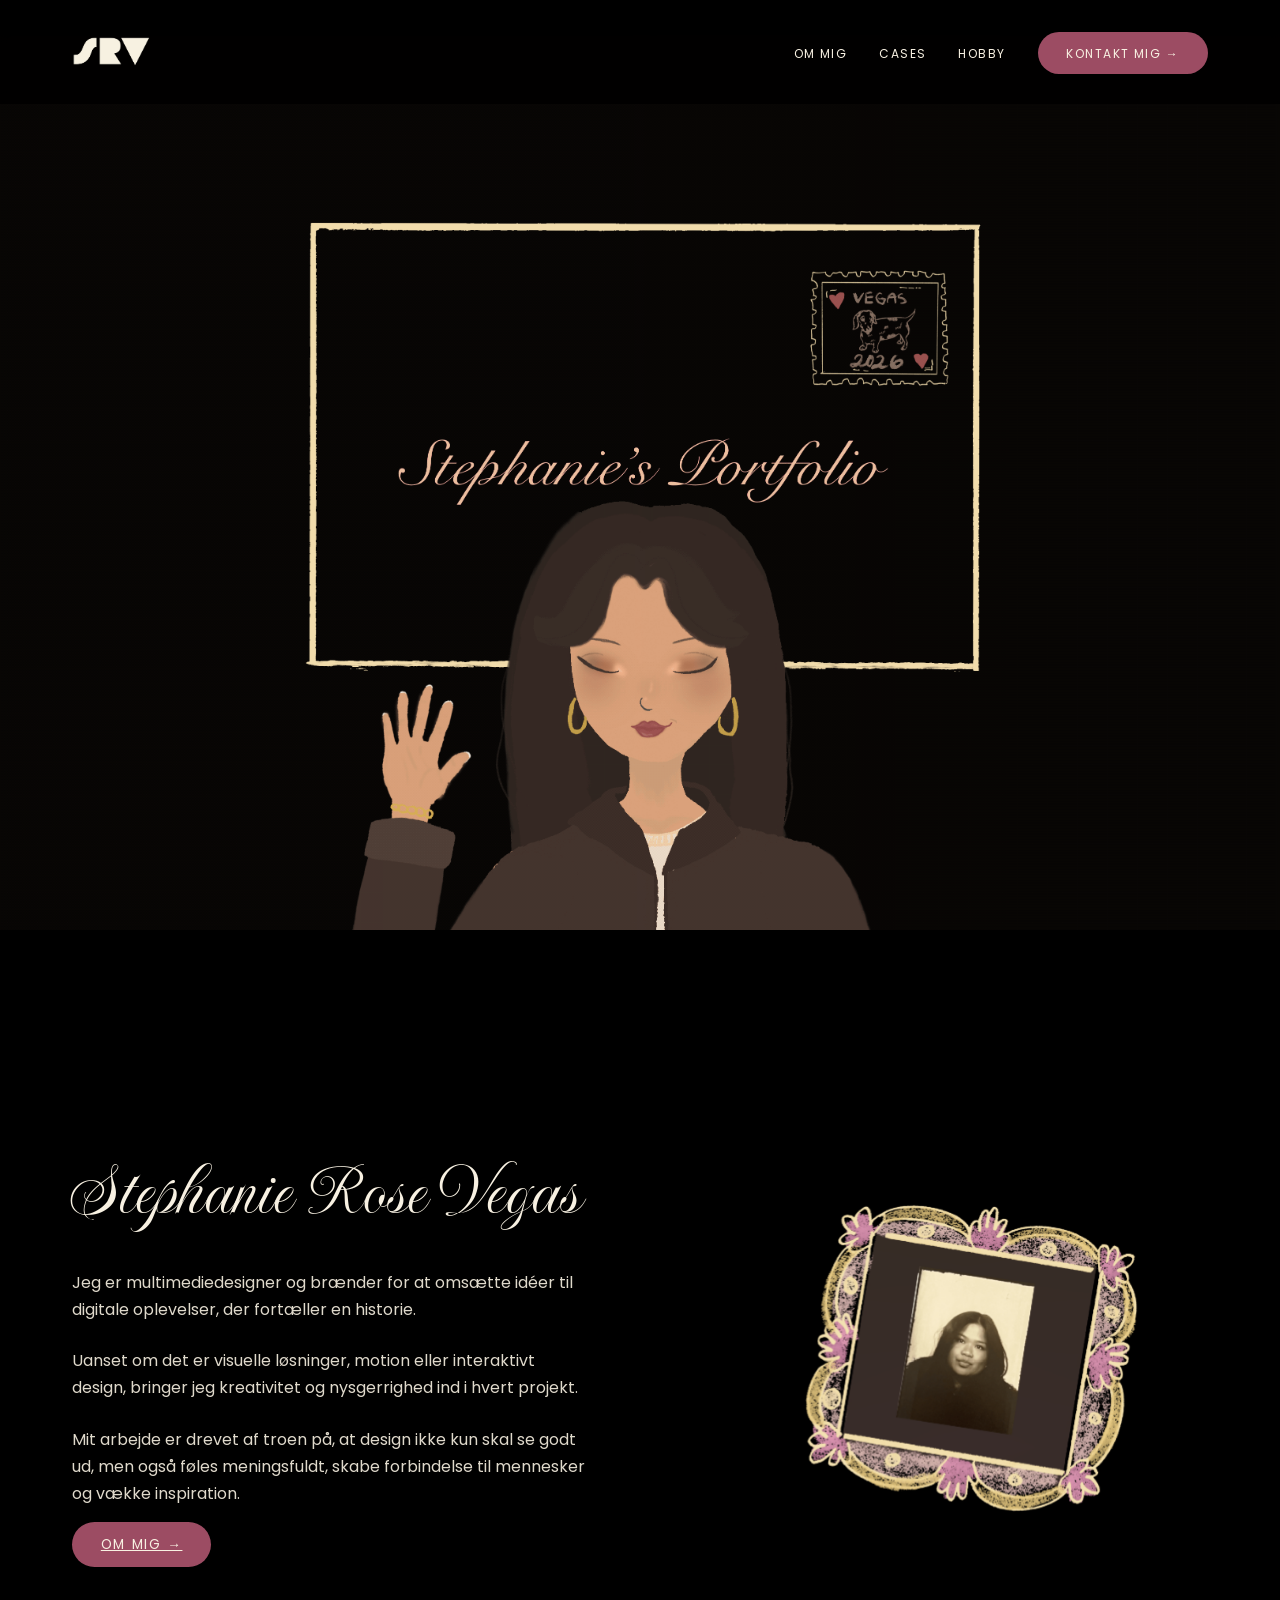
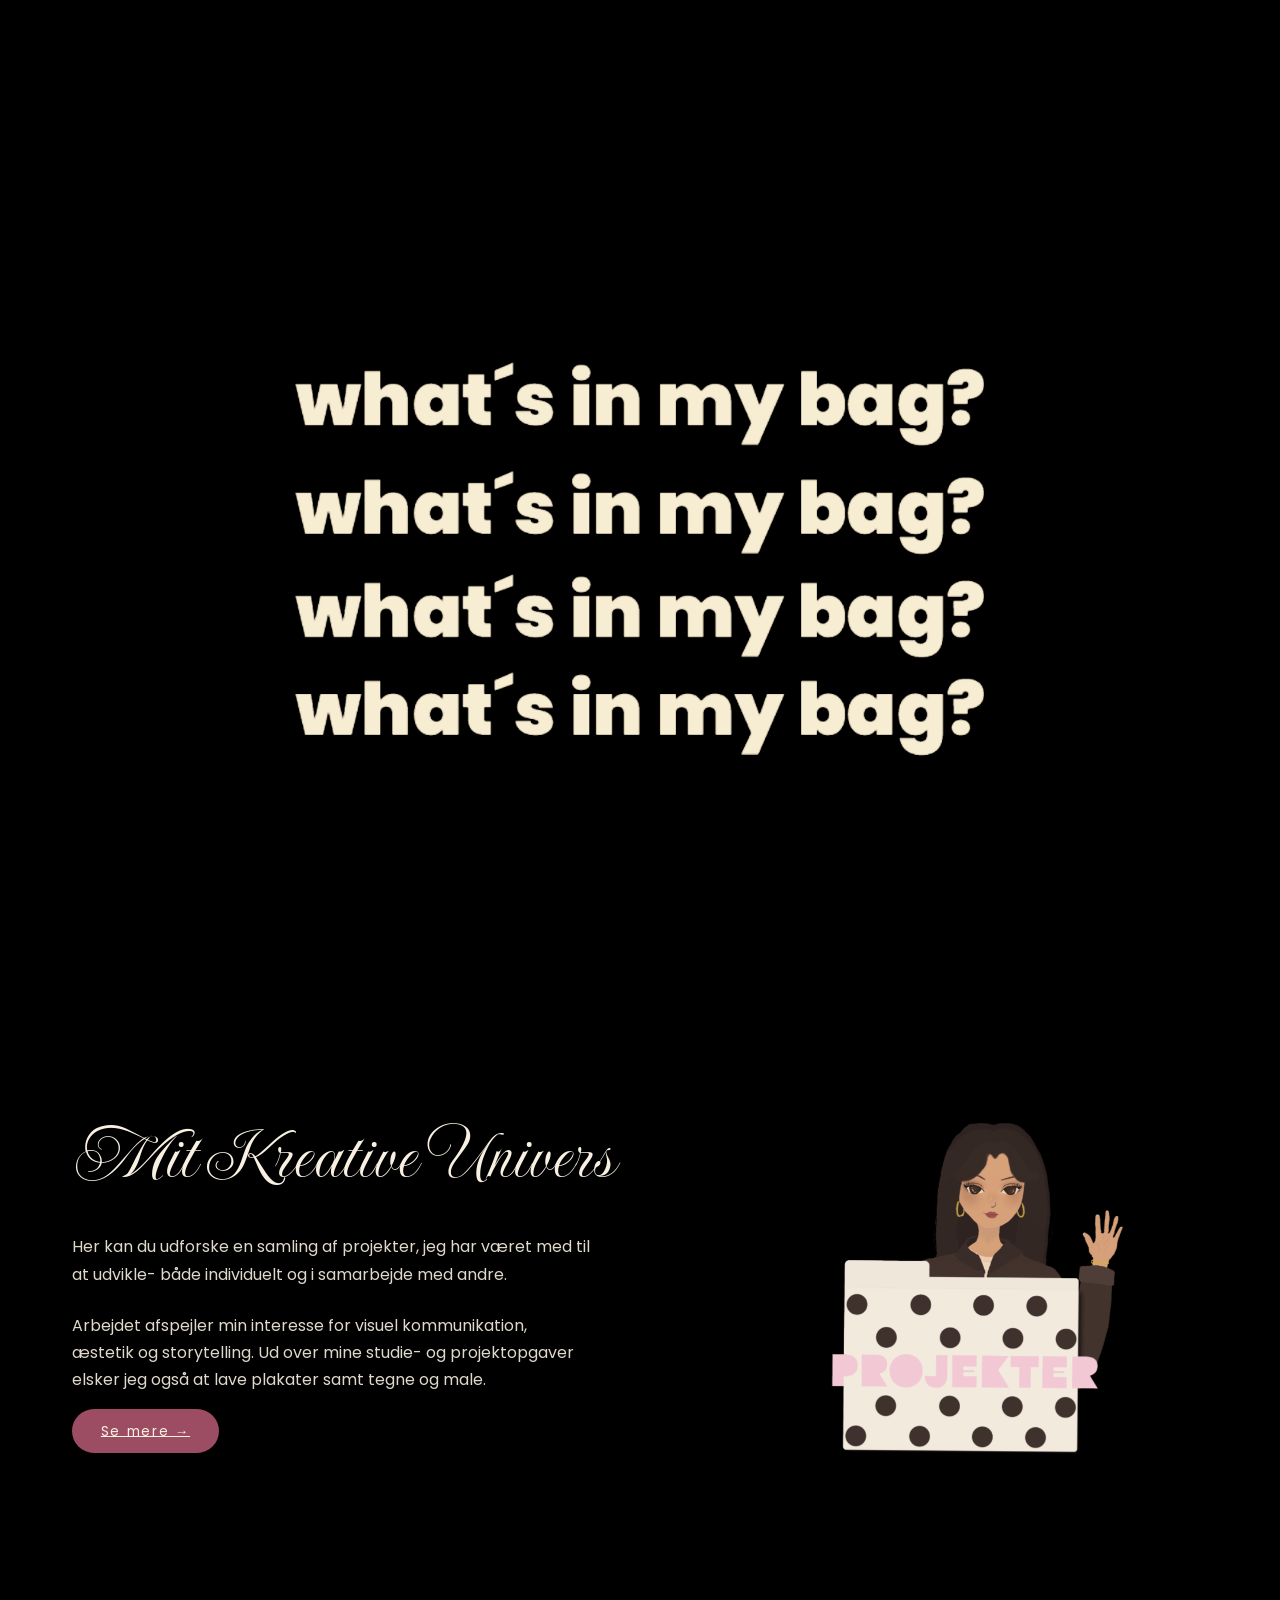
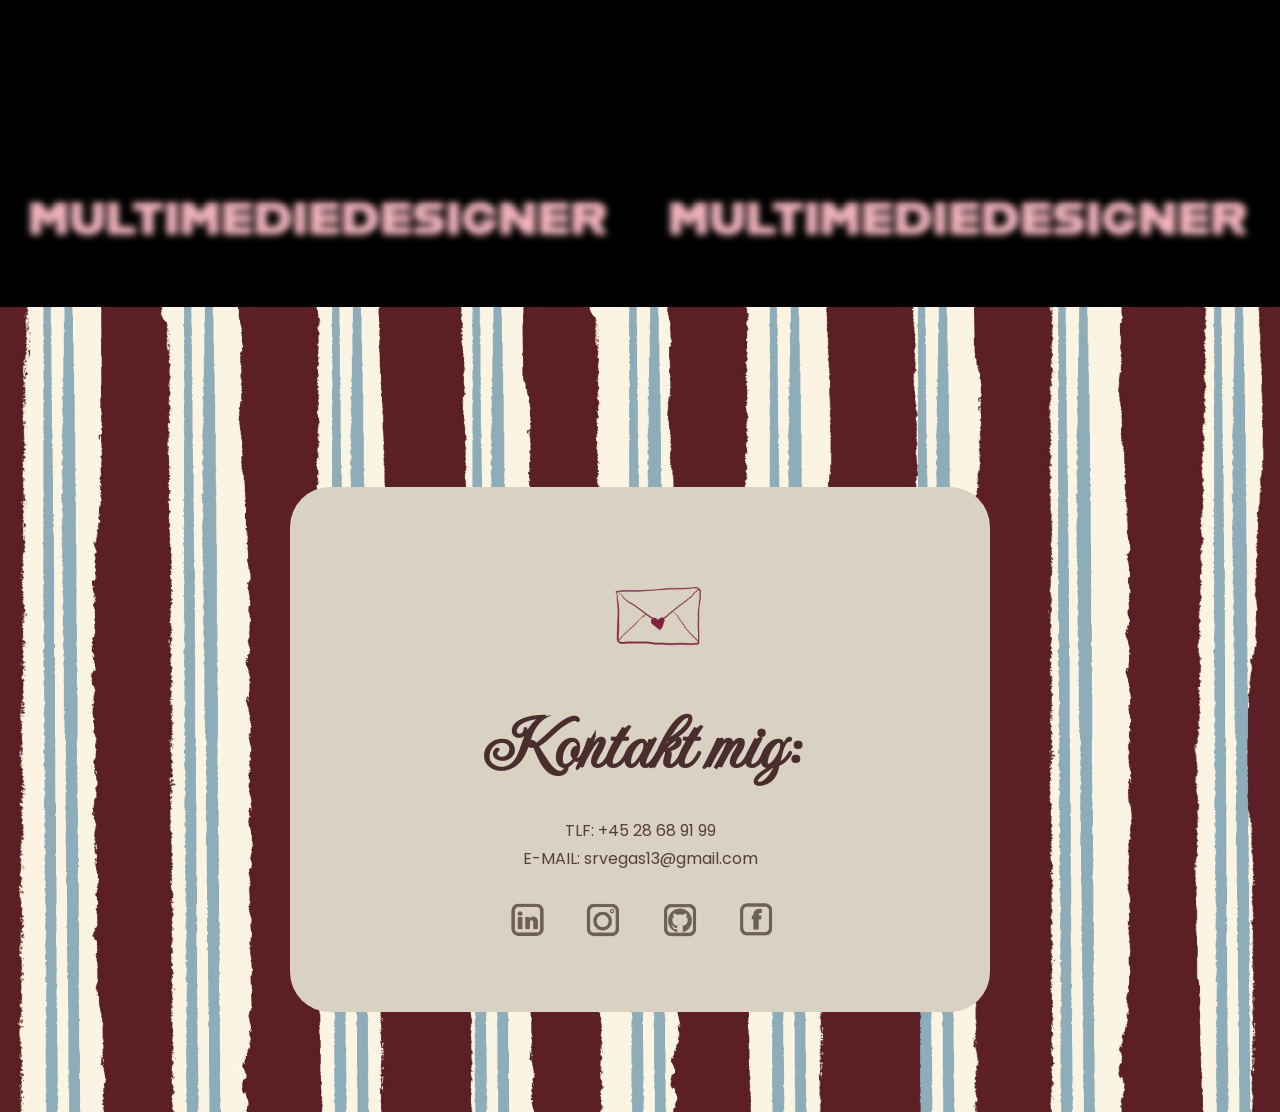
==== commit f4d63512: "31.commit ? ..." ====
--- a/index.html
+++ b/index.html
@@ -40,7 +40,8 @@
             <ul class="nav-links">
 
                 <li><a href="ommig.html">OM MIG</a></li>
-                <li><a href="projekter.html">PROJEKTER</a></li>
+                <li><a href="projekter.html">CASES</a></li>
+                <li><a href="hobby.html">HOBBY</a></li>
 
 
                 <li><a href="#kontakt" class="btn">Kontakt mig →</a></li>
--- a/styles.css
+++ b/styles.css
@@ -97,13 +97,13 @@
 }
 
 .banner-track {
-    display: flex;              /* 🔥 MEGET vigtig */
+    display: flex;
     animation: scroll 10s linear infinite;
 }
 
 .banner-track img {
     width: 50vw;
-    flex-shrink: 0;             /* 🔥 stopper dem fra at kollapse */
+    flex-shrink: 0;
 }
 
 /* animation */
@@ -169,7 +169,7 @@
 .scroll-banner{
     width:100%;
     overflow:hidden;
-    background:#9c4c63;   /* din farve */
+    background:#9c4c63;
     color:#F8F1E2;
     padding:12px 0;
 }
@@ -727,11 +727,9 @@
 /* THUMBNAILS */
 .case-thumbs {
     grid-column: span 2;
-
     display: flex;
     gap: 1rem;
     margin-top: 1rem;
-
     overflow-x: visible;
 }
 
@@ -739,11 +737,9 @@
     width: 90px;
     height: 70px;
     object-fit: cover;
-
     border-radius: 6px;
     cursor: pointer;
     opacity: 0.6;
-
     transition: 0.3s;
 }
 
@@ -804,13 +800,10 @@
 /* FOOTER BAGGRUND */
 .footer-contact-section {
     background: url("images/striber.png") center/cover no-repeat;
-
     display: flex;
     justify-content: center;
-
-    align-items: flex-start; /* 🔥 i stedet for center */
-
-    padding-top: 180px; /* 🔥 skubber den ned fra navbar */
+    align-items: flex-start;
+    padding-top: 180px;
     padding-bottom: 100px;
 }
 
@@ -917,6 +910,19 @@
 /* 📱 MOBIL */
 @media (max-width: 970px) {
 
+    .navbar {
+        position: sticky;
+        top: 0;
+    }
+
+    .banner-track,
+    .skills-track {
+
+        animation: none;
+
+    }
+
+
     .nav-inner {
         flex-direction: column;
         gap: 1rem;
@@ -945,19 +951,12 @@
 
         padding: 1.5rem 0;
 
-        /*  animation  */
-        opacity: 0;
-        transform: translateY(-10px);
-        pointer-events: none;
-
-        transition: opacity 0.3s ease, transform 0.3s ease;
+        display: none;
     }
 
     .nav-links.active {
         display: flex;
-        opacity: 1;
-        transform: translateY(0);
-        pointer-events: auto;
+
     }
 
 
@@ -1021,7 +1020,7 @@
     .grid{
         grid-template-columns: repeat(4, 1fr);
         max-width: 900px;
-        margin: 0 auto; /* CENTER! */
+        margin: 0 auto;
     }
 
 
@@ -1054,7 +1053,7 @@
 
     /* NAMETAG */
     .nametag {
-        position: static; /* 🔥 vigtigt */
+        position: static;
         margin-top: 2rem;
     }
 
@@ -1122,7 +1121,6 @@
         width: 100%;
         height: 350px;
         object-fit: cover;
-
         display: block;
     }
 
@@ -1150,9 +1148,7 @@
 
 
     .tools-grid {
-
         grid-template-columns: repeat(2, 1fr);
-
     }
 
 
@@ -1160,46 +1156,32 @@
 
 
     .case {
-
         display: flex;
-
         flex-direction: column;
-
     }
 
     .case-thumbs {
-
-        overflow-x: auto;   /* ✅ scroll ON */
-
+        overflow-x: auto;
         overflow-y: hidden;
-
         display: flex;
-
         flex-wrap: nowrap;
-
         gap: 0.6rem;
-
         -webkit-overflow-scrolling: touch;
-
     }
 
     .case-thumbs img {
-
-        flex: 0 0 auto;  /* 🔥 DET HER ER DET VIGTIGSTE */
-
+        flex: 0 0 auto;
         width: 65px;
-
         height: 50px;
-
-    }
-
-
-
-}
-
-
-
-
-
-
-
+    }
+
+
+
+}
+
+
+
+
+
+
+
